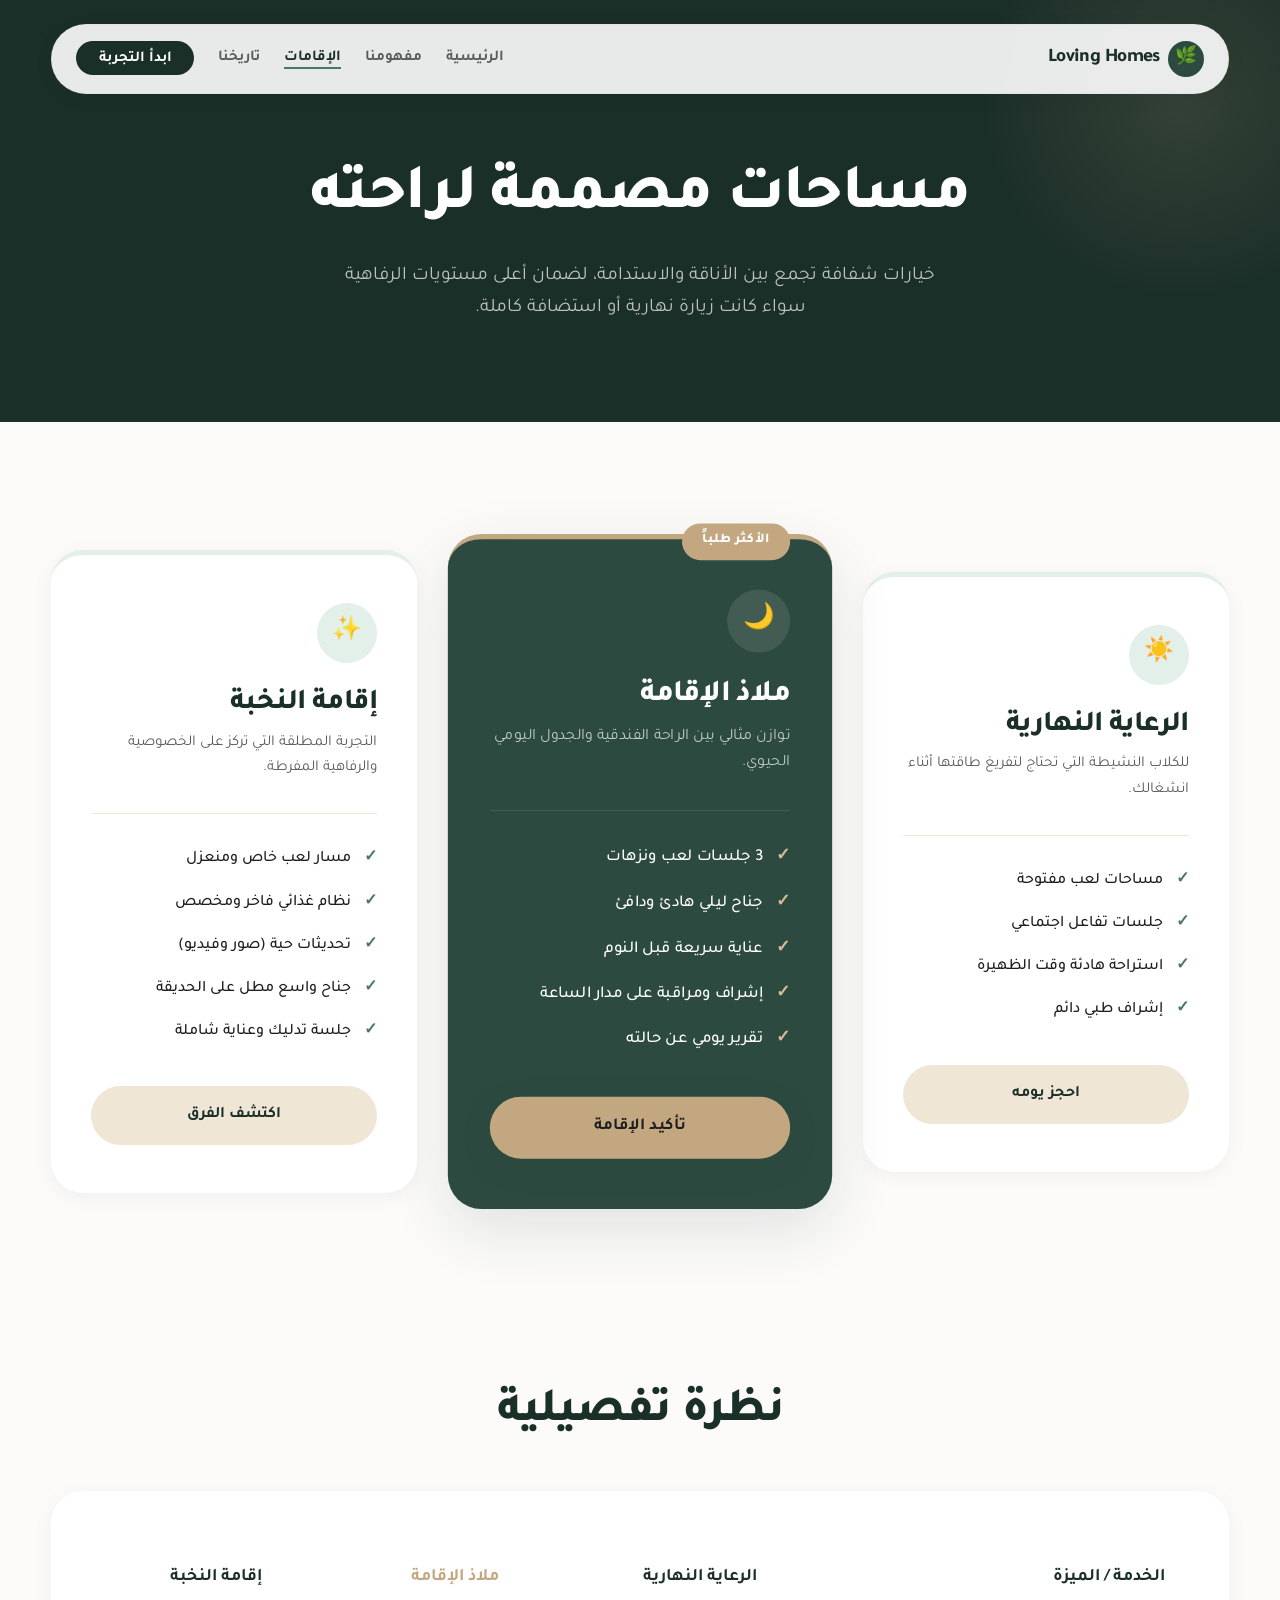
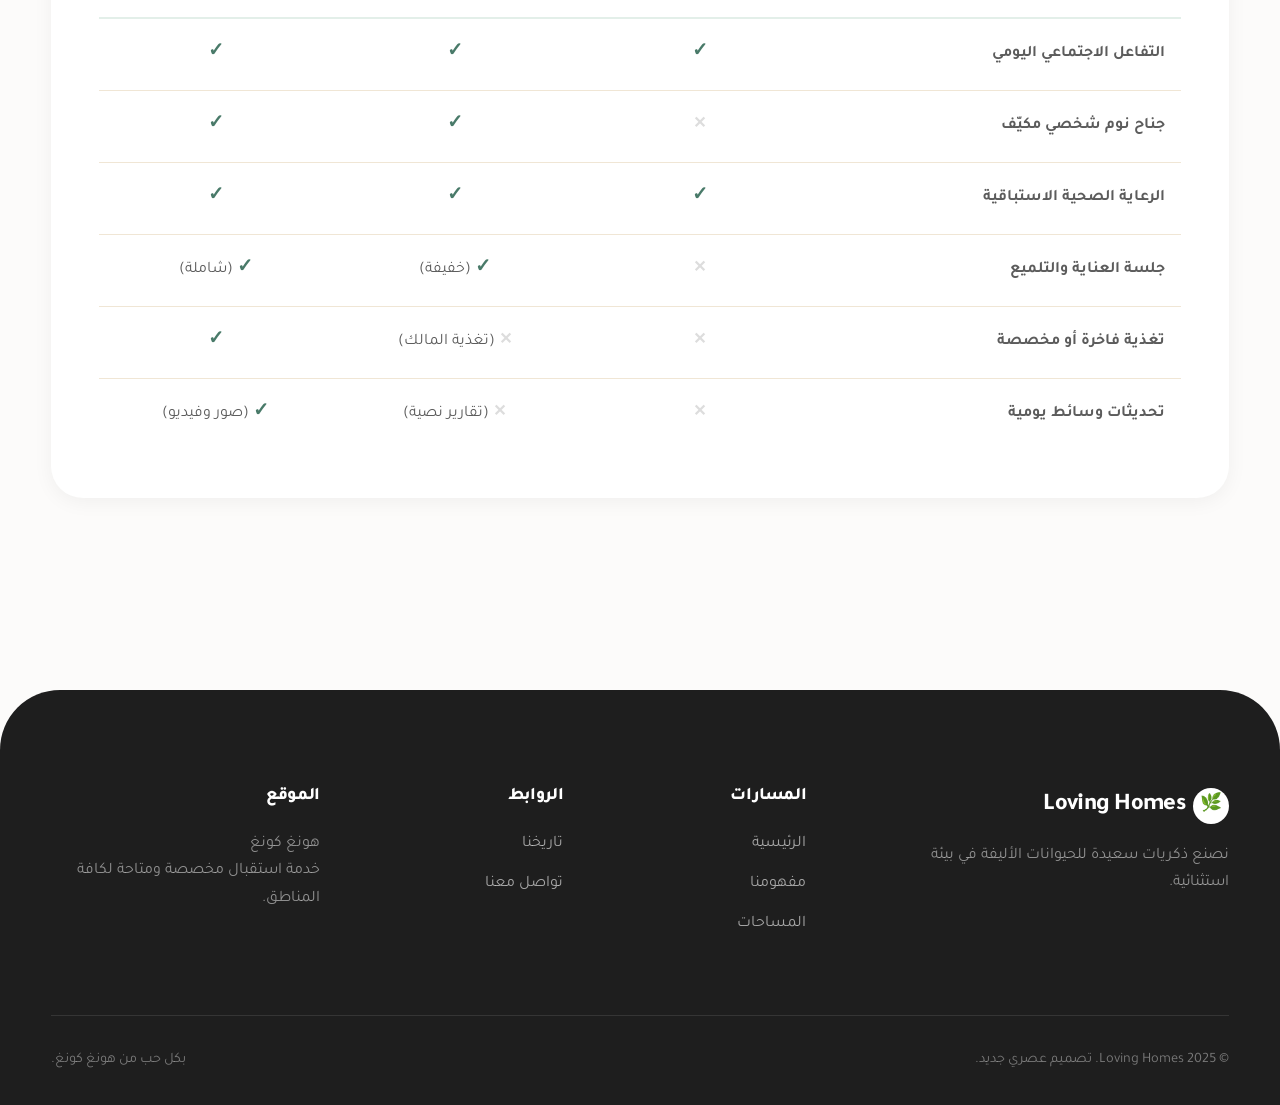
==== packages.html @ 4c96bedb "Add files via upload" ====
<!DOCTYPE html>
<html lang="ar" dir="rtl">

<head>
  <meta charset="UTF-8" />
  <meta name="viewport" content="width=device-width, initial-scale=1.0" />
  <meta name="description"
    content="باقات Loving Homes المتطورة: النهار، الإقامة، والنخبة لإقامة فندقية فاخرة للكلاب في هونغ كونغ." />
  <title>خارطة الإقامات | Loving Homes – هونغ كونغ</title>
  <link rel="stylesheet" href="styles.css" />
  <style>
    .page-header-v4 {
      background: var(--sage-900);
      color: var(--white);
      padding: 10rem 0 6rem;
      text-align: center;
      position: relative;
      overflow: hidden;
    }
    .page-header-v4::before {
      content: '';
      position: absolute;
      top: -100px; right: -100px;
      width: 400px; height: 400px;
      background: radial-gradient(circle, rgba(194,167,128,0.15) 0%, transparent 70%);
      border-radius: 50%;
    }
    .page-header-v4 h1 { font-size: clamp(2.5rem, 5vw, 4rem); margin-bottom: 1.5rem; }
    .page-header-v4 p { color: rgba(255,255,255,0.7); font-size: 1.2rem; max-width: 600px; margin: 0 auto; }
    
    .pricing-sect { padding: 8rem 0; }
    .pricing-grid {
      display: grid;
      grid-template-columns: repeat(auto-fit, minmax(320px, 1fr));
      gap: 2.5rem;
      align-items: center;
    }
    .price-card {
      background: var(--white);
      border-radius: var(--radius-lg);
      padding: 3rem 2.5rem;
      box-shadow: var(--shadow-sm);
      transition: var(--transition);
      position: relative;
      border-top: 5px solid var(--sage-100);
    }
    .price-card:hover { transform: translateY(-10px); box-shadow: var(--shadow-md); border-color: var(--sage-400); }
    .price-card.featured {
      background: var(--sage-800);
      color: var(--white);
      transform: scale(1.05);
      border-color: var(--sand-500);
      box-shadow: var(--shadow-lg);
    }
    .price-card.featured:hover { transform: scale(1.05) translateY(-10px); }
    
    .pc-badge {
      position: absolute;
      top: -15px; right: 2.5rem;
      background: var(--sand-500);
      color: var(--white);
      padding: 0.4rem 1.2rem;
      border-radius: var(--radius-xl);
      font-size: 0.8rem;
      font-weight: 800;
      letter-spacing: 0.05em;
    }
    .pc-icon {
      width: 60px; height: 60px;
      background: var(--sage-100);
      color: var(--sage-800);
      border-radius: 50%;
      display: grid;
      place-items: center;
      font-size: 1.5rem;
      margin-bottom: 1.5rem;
    }
    .featured .pc-icon { background: rgba(255,255,255,0.1); color: var(--sand-400); }
    
    .pc-title { font-size: 1.8rem; color: var(--sage-900); margin-bottom: 0.5rem; }
    .featured .pc-title { color: var(--white); }
    .pc-desc { color: var(--text-mid); font-size: 0.95rem; margin-bottom: 2rem; border-bottom: 1px solid var(--sand-200); padding-bottom: 2rem; }
    .featured .pc-desc { color: rgba(255,255,255,0.7); border-color: rgba(255,255,255,0.1); }
    
    .pc-list { margin-bottom: 2.5rem; }
    .pc-list li {
      display: flex;
      align-items: center;
      gap: 0.8rem;
      margin-bottom: 1rem;
      color: var(--text-dark);
      font-weight: 500;
    }
    .featured .pc-list li { color: var(--white); }
    .pc-check { color: var(--sage-600); font-weight: 800; }
    .featured .pc-check { color: var(--sand-400); }
    
    .pc-btn { width: 100%; text-align: center; }
    
    .compare-sect { padding: 4rem 0 8rem; }
    .c-table-wrap {
      background: var(--white);
      border-radius: var(--radius-lg);
      padding: 3rem;
      box-shadow: var(--shadow-sm);
      overflow-x: auto;
    }
    .c-table { width: 100%; border-collapse: collapse; min-width: 700px; }
    .c-table th {
      text-align: right;
      padding: 1.5rem 1rem;
      color: var(--sage-900);
      font-size: 1.1rem;
      border-bottom: 2px solid var(--sage-100);
    }
    .c-table th.center { text-align: center; }
    .c-table td {
      padding: 1.2rem 1rem;
      border-bottom: 1px solid var(--sand-200);
      color: var(--text-mid);
    }
    .c-table td.center { text-align: center; }
    .c-table tr:last-child td { border-bottom: none; }
    .t-check { color: var(--sage-600); font-weight: 800; font-size: 1.2rem; }
    .t-times { color: #ddd; font-weight: 800; }
    .feature-name { color: var(--text-dark); font-weight: 600; }
    
  </style>
</head>

<body>

  <header class="site-header" role="banner">
    <div class="container">
      <div class="nav-wrapper">
        <a href="index.html" class="logo">
          <div class="logo-icon">🌿</div>
          <div class="logo-text">Loving Homes</div>
        </a>
        <ul class="nav-menu" id="navMenu">
          <li><a href="index.html">الرئيسية</a></li>
          <li><a href="services.html">مفهومنا</a></li>
          <li><a href="packages.html" class="active">الإقامات</a></li>
          <li><a href="story.html">تاريخنا</a></li>
          <li><a href="contact.html" class="nav-cta">ابدأ التجربة</a></li>
        </ul>
        <button class="nav-toggle" id="navToggle">
          <span></span><span></span><span></span>
        </button>
      </div>
    </div>
  </header>

  <main>
    <section class="page-header-v4">
      <div class="container">
        <h1>مساحات مصممة لراحته</h1>
        <p>خيارات شفافة تجمع بين الأناقة والاستدامة، لضمان أعلى مستويات الرفاهية سواء كانت زيارة نهارية أو استضافة كاملة.</p>
      </div>
    </section>

    <section class="pricing-sect">
      <div class="container">
        <div class="pricing-grid">
          
          <div class="price-card">
            <div class="pc-icon">☀️</div>
            <h3 class="pc-title">الرعاية النهارية</h3>
            <p class="pc-desc">للكلاب النشيطة التي تحتاج لتفريغ طاقتها أثناء انشغالك.</p>
            <ul class="pc-list">
              <li><span class="pc-check">✓</span> مساحات لعب مفتوحة</li>
              <li><span class="pc-check">✓</span> جلسات تفاعل اجتماعي</li>
              <li><span class="pc-check">✓</span> استراحة هادئة وقت الظهيرة</li>
              <li><span class="pc-check">✓</span> إشراف طبي دائم</li>
            </ul>
            <a href="contact.html" class="btn btn-secondary pc-btn">احجز يومه</a>
          </div>
          
          <div class="price-card featured">
            <span class="pc-badge">الأكثر طلباً</span>
            <div class="pc-icon">🌙</div>
            <h3 class="pc-title">ملاذ الإقامة</h3>
            <p class="pc-desc">توازن مثالي بين الراحة الفندقية والجدول اليومي الحيوي.</p>
            <ul class="pc-list">
              <li><span class="pc-check">✓</span> 3 جلسات لعب ونزهات</li>
              <li><span class="pc-check">✓</span> جناح ليلي هادئ ودافئ</li>
              <li><span class="pc-check">✓</span> عناية سريعة قبل النوم</li>
              <li><span class="pc-check">✓</span> إشراف ومراقبة على مدار الساعة</li>
              <li><span class="pc-check">✓</span> تقرير يومي عن حالته</li>
            </ul>
            <a href="contact.html" class="btn btn-primary pc-btn" style="background:var(--sand-500); color:var(--charcoal);">تأكيد الإقامة</a>
          </div>

          <div class="price-card">
            <div class="pc-icon">✨</div>
            <h3 class="pc-title">إقامة النخبة</h3>
            <p class="pc-desc">التجربة المطلقة التي تركز على الخصوصية والرفاهية المفرطة.</p>
            <ul class="pc-list">
              <li><span class="pc-check">✓</span> مسار لعب خاص ومنعزل</li>
              <li><span class="pc-check">✓</span> نظام غذائي فاخر ومخصص</li>
              <li><span class="pc-check">✓</span> تحديثات حية (صور وفيديو)</li>
              <li><span class="pc-check">✓</span> جناح واسع مطل على الحديقة</li>
              <li><span class="pc-check">✓</span> جلسة تدليك وعناية شاملة</li>
            </ul>
            <a href="contact.html" class="btn btn-secondary pc-btn">اكتشف الفرق</a>
          </div>

        </div>
      </div>
    </section>

    <section class="compare-sect">
      <div class="container">
        <div style="text-align: center; margin-bottom: 3rem;">
          <h2 style="color: var(--sage-900);">نظرة تفصيلية</h2>
        </div>
        <div class="c-table-wrap">
          <table class="c-table">
            <thead>
              <tr>
                <th>الخدمة / الميزة</th>
                <th class="center">الرعاية النهارية</th>
                <th class="center" style="color:var(--sand-500);">ملاذ الإقامة</th>
                <th class="center">إقامة النخبة</th>
              </tr>
            </thead>
            <tbody>
              <tr>
                <td class="feature-name">التفاعل الاجتماعي اليومي</td>
                <td class="center"><span class="t-check">✓</span></td>
                <td class="center"><span class="t-check">✓</span></td>
                <td class="center"><span class="t-check">✓</span></td>
              </tr>
              <tr>
                <td class="feature-name">جناح نوم شخصي مكيّف</td>
                <td class="center"><span class="t-times">✕</span></td>
                <td class="center"><span class="t-check">✓</span></td>
                <td class="center"><span class="t-check">✓</span></td>
              </tr>
              <tr>
                <td class="feature-name">الرعاية الصحية الاستباقية</td>
                <td class="center"><span class="t-check">✓</span></td>
                <td class="center"><span class="t-check">✓</span></td>
                <td class="center"><span class="t-check">✓</span></td>
              </tr>
              <tr>
                <td class="feature-name">جلسة العناية والتلميع</td>
                <td class="center"><span class="t-times">✕</span></td>
                <td class="center"><span class="t-check">✓</span> (خفيفة)</td>
                <td class="center"><span class="t-check">✓</span> (شاملة)</td>
              </tr>
              <tr>
                <td class="feature-name">تغذية فاخرة أو مخصصة</td>
                <td class="center"><span class="t-times">✕</span></td>
                <td class="center"><span class="t-times">✕</span> (تغذية المالك)</td>
                <td class="center"><span class="t-check">✓</span></td>
              </tr>
              <tr>
                <td class="feature-name">تحديثات وسائط يومية</td>
                <td class="center"><span class="t-times">✕</span></td>
                <td class="center"><span class="t-times">✕</span> (تقارير نصية)</td>
                <td class="center"><span class="t-check">✓</span> (صور وفيديو)</td>
              </tr>
            </tbody>
          </table>
        </div>
      </div>
    </section>
  </main>

  <footer class="footer-v4">
    <div class="container">
      <div class="footer-grid">
        <div class="footer-col footer-brand">
          <a href="#" class="logo">
            <div class="logo-icon" style="background:#fff; color:var(--charcoal);">🌿</div>
            <div class="logo-text" style="color:var(--white);">Loving Homes</div>
          </a>
          <p class="footer-p">نصنع ذكريات سعيدة للحيوانات الأليفة في بيئة استثنائية.</p>
        </div>
        <div class="footer-col">
          <h4>المسارات</h4>
          <ul class="footer-links">
            <li><a href="index.html">الرئيسية</a></li>
            <li><a href="services.html">مفهومنا</a></li>
            <li><a href="packages.html">المساحات</a></li>
          </ul>
        </div>
        <div class="footer-col">
          <h4>الروابط</h4>
          <ul class="footer-links">
            <li><a href="story.html">تاريخنا</a></li>
            <li><a href="contact.html">تواصل معنا</a></li>
          </ul>
        </div>
        <div class="footer-col">
          <h4>الموقع</h4>
          <p class="footer-p" style="margin-top:0;">هونغ كونغ<br/>خدمة استقبال مخصصة ومتاحة لكافة المناطق.</p>
        </div>
      </div>
      <div class="footer-bottom">
        <span>© 2025 Loving Homes. تصميم عصري جديد.</span>
        <span>بكل حب من هونغ كونغ.</span>
      </div>
    </div>
  </footer>

  <script>
    const navToggle = document.getElementById('navToggle');
    const navMenu = document.getElementById('navMenu');
    if (navToggle && navMenu) {
      navToggle.addEventListener('click', () => {
        navMenu.classList.toggle('active');
      });
    }
  </script>
</body>

</html>
---- styles.css ----
/* ==================================================
   LOVING HOMES – NEW DESIGN CONCEPT (V4)
   Modern, Airy & Dynamic Aesthetic
   Palette: Sage Green + Warm Sand + Charcoal
   ================================================== */

@import url('https://fonts.googleapis.com/css2?family=Outfit:wght@300;400;600;800&family=Tajawal:wght@300;400;500;700;800&display=swap');

/* ── Variables ───────────────────────────────────── */
:root {
  --sage-900: #1b2f29;
  --sage-800: #2c4a40;
  --sage-600: #497a69;
  --sage-400: #7eb3a0;
  --sage-100: #e3efe9;
  
  --sand-500: #c2a780;
  --sand-400: #d6bc94;
  --sand-200: #f0e6d5;
  --sand-50:  #fcfbfa;
  
  --charcoal: #1e1e1e;
  --white:    #ffffff;
  
  --text-dark: #1e1e1e;
  --text-mid:  #5c5c5c;
  --text-light:#8b8b8b;
  
  --shadow-sm: 0 4px 20px rgba(0,0,0,0.05);
  --shadow-md: 0 10px 40px rgba(27,47,41,0.08);
  --shadow-lg: 0 20px 60px rgba(27,47,41,0.12);
  
  --radius-sm: 8px;
  --radius-md: 16px;
  --radius-lg: 32px;
  --radius-xl: 100px;
  
  --transition: all 0.4s cubic-bezier(0.16, 1, 0.3, 1);
}

/* ── Reset & Base ────────────────────────────────── */
*, *::before, *::after { box-sizing: border-box; margin: 0; padding: 0; }
html { scroll-behavior: smooth; }
body {
  font-family: 'Tajawal', sans-serif;
  background: var(--sand-50);
  color: var(--text-dark);
  line-height: 1.7;
  direction: rtl;
  overflow-x: hidden;
}
img { max-width: 100%; height: auto; display: block; }
a { color: inherit; text-decoration: none; }
ul, ol { list-style: none; }
h1,h2,h3,h4,h5 {
  font-family: 'Tajawal', sans-serif;
  line-height: 1.2;
  font-weight: 800;
  letter-spacing: -0.02em;
}
h1 { font-size: clamp(2.8rem, 6vw, 4.5rem); }
h2 { font-size: clamp(2rem, 4vw, 3rem); }
h3 { font-size: 1.5rem; }
p  { color: var(--text-mid); }

/* ── Container ───────────────────────────────────── */
.container {
  width: min(1300px, 92%);
  margin-inline: auto;
}

/* ── Audio Player ────────────────────────────────── */
.audio-section {
  position: fixed;
  bottom: 2rem;
  left: 2rem;
  z-index: 9000;
  display: flex;
  align-items: center;
  gap: 0.8rem;
  background: rgba(255,255,255,0.9);
  backdrop-filter: blur(12px);
  border: 1px solid rgba(0,0,0,0.05);
  border-radius: var(--radius-xl);
  padding: 0.6rem 1.2rem 0.6rem 0.6rem;
  box-shadow: var(--shadow-md);
  transition: var(--transition);
}
.audio-section:hover { box-shadow: var(--shadow-lg); transform: translateY(-3px); }
.audio-btn {
  width: 40px; height: 40px;
  border: none;
  border-radius: 50%;
  background: var(--sage-800);
  color: var(--white);
  cursor: pointer;
  display: grid;
  place-items: center;
  transition: var(--transition);
}
.audio-btn:hover { background: var(--sage-600); transform: scale(1.1); }
.audio-btn svg { width: 14px; height: 14px; fill: var(--white); }
.audio-label { color: var(--sage-900); font-size: 0.8rem; font-weight: 700; white-space:nowrap; }
.audio-bars { display: flex; align-items: center; gap: 3px; height: 16px; }
.bar {
  width: 3px;
  background: var(--sage-400);
  border-radius: 2px;
  animation: wave 1.2s ease-in-out infinite;
}
.bar:nth-child(1) { animation-delay: 0s; height: 10px; }
.bar:nth-child(2) { animation-delay: 0.2s; height: 16px; }
.bar:nth-child(3) { animation-delay: 0.4s; height: 8px; }
.bar:nth-child(4) { animation-delay: 0.6s; height: 14px; }
.bar.paused { animation-play-state: paused; height: 8px; }

@keyframes wave {
  0%,100% { transform: scaleY(1); }
  50% { transform: scaleY(0.4); }
}

/* ── Navigation ──────────────────────────────────── */
.site-header {
  position: fixed;
  top: 1.5rem;
  left: 0; right: 0;
  z-index: 999;
  transition: var(--transition);
}
.nav-wrapper {
  background: rgba(255,255,255,0.9);
  backdrop-filter: blur(16px);
  border-radius: var(--radius-xl);
  padding: 0 1.5rem;
  box-shadow: var(--shadow-sm);
  border: 1px solid rgba(0,0,0,0.03);
  display: flex;
  align-items: center;
  justify-content: space-between;
  height: 70px;
}
.logo {
  display: flex;
  align-items: center;
  gap: 0.5rem;
}
.logo-icon {
  width: 36px; height: 36px;
  background: var(--sage-800);
  color: var(--white);
  border-radius: 50%;
  display: grid;
  place-items: center;
  font-size: 1.1rem;
}
.logo-text { font-size: 1.2rem; font-weight: 800; color: var(--sage-900); letter-spacing: -0.03em; }

.nav-menu {
  display: flex;
  align-items: center;
  gap: 1.5rem;
}
.nav-menu a {
  color: var(--text-mid);
  font-weight: 600;
  font-size: 0.95rem;
  transition: var(--transition);
  position: relative;
}
.nav-menu a::after {
  content: '';
  position: absolute;
  bottom: -4px; left: 0; right: 0;
  height: 2px;
  background: var(--sage-600);
  transform: scaleX(0);
  transition: transform 0.3s ease;
}
.nav-menu a:hover, .nav-menu a.active { color: var(--sage-900); }
.nav-menu a:hover::after, .nav-menu a.active::after { transform: scaleX(1); }

.nav-cta {
  background: var(--sage-900);
  color: var(--white) !important;
  padding: 0.6rem 1.4rem;
  border-radius: var(--radius-xl);
  font-weight: 700;
}
.nav-cta::after { display: none !important; }
.nav-cta:hover { background: var(--sage-600); transform: translateY(-2px); box-shadow: 0 4px 15px rgba(44,74,64,0.3); }

.nav-toggle {
  display: none;
  background: none;
  border: none;
  cursor: pointer;
  padding: 5px;
}
.nav-toggle span { display: block; width: 24px; height: 2px; background: var(--sage-900); margin: 5px 0; transition: 0.3s; }

/* ── Buttons ─────────────────────────────────────── */
.btn {
  display: inline-flex;
  align-items: center;
  justify-content: center;
  padding: 1rem 2.2rem;
  border-radius: var(--radius-xl);
  font-weight: 700;
  font-size: 1rem;
  cursor: pointer;
  border: none;
  transition: var(--transition);
}
.btn-primary {
  background: var(--sage-800);
  color: var(--white);
  box-shadow: 0 8px 24px rgba(44,74,64,0.25);
}
.btn-primary:hover { background: var(--sage-600); transform: translateY(-3px); box-shadow: 0 12px 30px rgba(44,74,64,0.35); }
.btn-secondary {
  background: var(--sand-200);
  color: var(--sage-900);
}
.btn-secondary:hover { background: var(--sand-400); transform: translateY(-3px); }

/* ── Hero Section (V4) ───────────────────────────── */
.hero-v4 {
  padding: 12rem 0 6rem;
  min-height: 100vh;
  display: flex;
  align-items: center;
  position: relative;
  overflow: hidden;
}
.hero-shape-1 {
  position: absolute;
  top: -10%; right: -5%;
  width: 600px; height: 600px;
  background: var(--sage-100);
  border-radius: 50%;
  filter: blur(80px);
  z-index: -1;
}
.hero-shape-2 {
  position: absolute;
  bottom: 10%; left: -10%;
  width: 500px; height: 500px;
  background: var(--sand-200);
  border-radius: 50%;
  filter: blur(80px);
  z-index: -1;
  opacity: 0.6;
}
.hero-grid {
  display: grid;
  grid-template-columns: 1fr 1fr;
  gap: 4rem;
  align-items: center;
}
.hero-text .badge {
  display: inline-block;
  background: rgba(44,74,64,0.1);
  color: var(--sage-800);
  padding: 0.5rem 1.2rem;
  border-radius: var(--radius-xl);
  font-weight: 700;
  font-size: 0.85rem;
  margin-bottom: 2rem;
}
.hero-text h1 { color: var(--sage-900); margin-bottom: 1.5rem; }
.hero-text h1 span { color: var(--sand-500); }
.hero-text p { font-size: 1.2rem; margin-bottom: 2.5rem; max-width: 540px; }
.hero-actions { display: flex; gap: 1rem; flex-wrap: wrap; }

.hero-images { position: relative; height: 600px; }
.img-main {
  width: 80%;
  height: 500px;
  object-fit: cover;
  border-radius: var(--radius-lg);
  position: absolute;
  top: 0; left: 0;
  box-shadow: var(--shadow-lg);
}
.img-float {
  width: 45%;
  height: 300px;
  object-fit: cover;
  border-radius: var(--radius-lg);
  position: absolute;
  bottom: 0; right: 0;
  border: 10px solid var(--sand-50);
  box-shadow: var(--shadow-md);
  transform: translateY(20px);
  transition: var(--transition);
}
.hero-images:hover .img-float { transform: translateY(0); }

/* ── Floating Stats ──────────────────────────────── */
.stats-bar {
  background: var(--white);
  padding: 2.5rem;
  border-radius: var(--radius-lg);
  box-shadow: var(--shadow-md);
  display: grid;
  grid-template-columns: repeat(3, 1fr);
  gap: 2rem;
  margin-top: -3rem;
  position: relative;
  z-index: 10;
}
.stat-block { text-align: center; border-left: 1px solid var(--sand-200); }
.stat-block:last-child { border-left: none; }
.stat-block h3 { font-size: 2.5rem; color: var(--sage-800); margin-bottom: 0.2rem; }
.stat-block p { font-size: 0.9rem; font-weight: 600; color: var(--text-mid); }

/* ── Philosophy Section ──────────────────────────── */
.philosophy { padding: 8rem 0; }
.section-header { text-align: center; margin-bottom: 4rem; max-width: 600px; margin-inline: auto; }
.section-header .tag { color: var(--sand-500); font-weight: 700; letter-spacing: 0.1em; display: block; margin-bottom: 1rem; }
.section-header h2 { color: var(--sage-900); }

.cards-wrapper {
  display: grid;
  grid-template-columns: repeat(auto-fit, minmax(300px, 1fr));
  gap: 2rem;
}
.phil-card {
  background: var(--white);
  padding: 3rem 2.5rem;
  border-radius: var(--radius-lg);
  box-shadow: var(--shadow-sm);
  transition: var(--transition);
  border-bottom: 4px solid transparent;
}
.phil-card:hover { transform: translateY(-10px); box-shadow: var(--shadow-md); border-color: var(--sage-400); }
.phil-icon {
  width: 70px; height: 70px;
  background: var(--sage-100);
  border-radius: 50%;
  display: grid;
  place-items: center;
  font-size: 1.8rem;
  margin-bottom: 2rem;
  color: var(--sage-800);
}
.phil-card h3 { color: var(--sage-900); margin-bottom: 1rem; }

/* ── Split Visual Section ────────────────────────── */
.split-visual { padding: 5rem 0; }
.split-grid {
  display: grid;
  grid-template-columns: 1fr 1fr;
  background: var(--sage-900);
  border-radius: var(--radius-lg);
  overflow: hidden;
}
.split-text { padding: 5rem 4rem; color: var(--white); display: flex; flex-direction: column; justify-content: center; }
.split-text h2 { margin-bottom: 1.5rem; }
.split-text p { color: rgba(255,255,255,0.7); font-size: 1.1rem; margin-bottom: 2.5rem; }
.split-img img { width: 100%; height: 100%; object-fit: cover; }

/* ── Modern Gallery ──────────────────────────────── */
.gallery-v4 { padding: 8rem 0; background: var(--white); }
.g-masonry {
  display: grid;
  grid-template-columns: repeat(3, 1fr);
  grid-auto-rows: 280px;
  gap: 1.5rem;
}
.g-item { border-radius: var(--radius-md); overflow: hidden; position: relative; }
.g-item img { width: 100%; height: 100%; object-fit: cover; transition: 0.6s ease; }
.g-item:hover img { transform: scale(1.05); filter: brightness(0.8); }
.g-label {
  position: absolute;
  bottom: 1.5rem; left: 1.5rem;
  background: var(--white);
  padding: 0.5rem 1.2rem;
  border-radius: var(--radius-xl);
  font-weight: 700;
  color: var(--sage-900);
  opacity: 0;
  transform: translateY(10px);
  transition: var(--transition);
}
.g-item:hover .g-label { opacity: 1; transform: translateY(0); }
.g-large { grid-column: span 2; grid-row: span 2; }
.g-tall { grid-row: span 2; }

/* ── Footer V4 ───────────────────────────────────── */
.footer-v4 {
  background: var(--charcoal);
  color: var(--white);
  padding: 6rem 0 2rem;
  border-top-left-radius: 60px;
  border-top-right-radius: 60px;
  margin-top: 4rem;
}
.footer-grid {
  display: grid;
  grid-template-columns: 2fr 1fr 1fr 1.5fr;
  gap: 4rem;
  margin-bottom: 4rem;
}
.footer-brand { margin-bottom: 1.5rem; }
.footer-brand .logo-text { color: var(--white); font-size: 1.5rem; }
.footer-p { color: rgba(255,255,255,0.5); margin-top: 1rem; max-width: 300px; }
.footer-col h4 { margin-bottom: 1.5rem; font-size: 1.1rem; }
.footer-links li { margin-bottom: 0.8rem; }
.footer-links a { color: rgba(255,255,255,0.6); transition: var(--transition); }
.footer-links a:hover { color: var(--sand-400); padding-right: 5px; }
.footer-bottom {
  border-top: 1px solid rgba(255,255,255,0.1);
  padding-top: 2rem;
  display: flex;
  justify-content: space-between;
  color: rgba(255,255,255,0.4);
  font-size: 0.9rem;
}

/* ── Additional Sections (Experience, Reviews, CTA) ── */
.experience-v4 { padding: 8rem 0; background: var(--sage-100); }
.exp-grid { display: grid; grid-template-columns: 1fr 1.2fr; gap: 4rem; align-items: center; }
.exp-text .tag { color: var(--sage-800); font-weight: 700; display: block; margin-bottom: 1rem; letter-spacing: 0.1em; }
.exp-text h2 { color: var(--sage-900); margin-bottom: 1.5rem; }
.exp-text p { font-size: 1.1rem; color: var(--text-mid); margin-bottom: 2.5rem; }
.stats-mini-grid { display: grid; grid-template-columns: 1fr 1fr; gap: 2rem; }
.s-box { background: var(--white); padding: 1.5rem; border-radius: var(--radius-md); box-shadow: var(--shadow-sm); }
.s-num { display: block; font-size: 2rem; font-weight: 800; color: var(--sage-800); margin-bottom: 0.5rem; }
.s-lbl { font-size: 0.9rem; font-weight: 600; color: var(--text-mid); line-height: 1.4; }
.exp-video { border-radius: var(--radius-lg); overflow: hidden; box-shadow: var(--shadow-lg); border: 8px solid var(--white); background: var(--white); }
.exp-video video { display: block; border-radius: calc(var(--radius-lg) - 8px); }

.reviews-v4 { padding: 8rem 0; background: var(--white); }
.reviews-v4 .section-header { text-align: center; margin-bottom: 5rem; }
.reviews-grid { display: grid; grid-template-columns: repeat(auto-fit, minmax(320px, 1fr)); gap: 2.5rem; }
.review-card { background: var(--sand-50); padding: 3rem 2.5rem; border-radius: var(--radius-lg); position: relative; border-bottom: 4px solid var(--sage-400); box-shadow: var(--shadow-sm); }
.r-quote { font-family: 'Times New Roman', serif; font-size: 5rem; color: var(--sand-200); position: absolute; top: -10px; right: 20px; line-height: 1; }
.review-card p { font-size: 1.05rem; color: var(--text-dark); margin-bottom: 2rem; position: relative; z-index: 1; font-weight: 500; }
.r-user { display: flex; align-items: center; gap: 1rem; }
.r-user img { width: 60px; height: 60px; border-radius: 50%; object-fit: cover; }
.r-user h4 { color: var(--sage-900); font-size: 1.1rem; margin-bottom: 0.2rem; }
.r-user span { color: var(--text-light); font-size: 0.85rem; }

.cta-v4 { padding: 6rem 0; }
.cta-inner { background: linear-gradient(135deg, var(--sage-900) 0%, var(--sage-800) 100%); color: var(--white); padding: 5rem 3rem; border-radius: var(--radius-xl); text-align: center; position: relative; overflow: hidden; box-shadow: var(--shadow-lg); }
.cta-inner::before { content: ''; position: absolute; width: 400px; height: 400px; background: radial-gradient(circle, rgba(194,167,128,0.2) 0%, transparent 70%); top: -100px; left: -100px; border-radius: 50%; pointer-events: none; }
.cta-inner h2 { margin-bottom: 1.5rem; font-size: 2.5rem; color: var(--white); position: relative; z-index: 1; }
.cta-inner p { font-size: 1.15rem; color: rgba(255,255,255,0.8); max-width: 600px; margin: 0 auto 2.5rem; position: relative; z-index: 1; }
.cta-actions { display: flex; gap: 1rem; justify-content: center; position: relative; z-index: 1; flex-wrap: wrap; }
.cta-actions .btn-primary { background: var(--sand-500); color: var(--charcoal); box-shadow: 0 8px 24px rgba(194,167,128,0.3); }
.cta-actions .btn-primary:hover { background: var(--sand-400); transform: translateY(-3px); }
.cta-actions .btn-secondary { background: rgba(255,255,255,0.1); color: var(--white); border: 1px solid rgba(255,255,255,0.2); }
.cta-actions .btn-secondary:hover { background: rgba(255,255,255,0.2); }

/* ── Responsive ──────────────────────────────────── */
@media (max-width: 1024px) {
  .hero-grid { grid-template-columns: 1fr; text-align: center; }
  .hero-text p { margin-inline: auto; }
  .hero-actions { justify-content: center; }
  .hero-images { height: 500px; margin-top: 3rem; }
  .img-main { width: 90%; left: 5%; }
  .stats-bar { grid-template-columns: 1fr; gap: 1rem; margin-top: 2rem; }
  .stat-block { border-left: none; border-bottom: 1px solid var(--sand-200); padding-bottom: 1rem; }
  .split-grid { grid-template-columns: 1fr; }
  .exp-grid { grid-template-columns: 1fr; }
  .footer-grid { grid-template-columns: 1fr 1fr; }
}
@media (max-width: 768px) {
  .nav-menu {
    position: absolute;
    top: 80px; left: 1rem; right: 1rem;
    background: var(--white);
    flex-direction: column;
    padding: 2rem;
    border-radius: var(--radius-md);
    box-shadow: var(--shadow-lg);
    display: none;
  }
  .nav-menu.active { display: flex; }
  .nav-toggle { display: block; }
  .g-masonry { grid-template-columns: 1fr 1fr; }
  .g-large { grid-column: span 2; }
  .footer-grid { grid-template-columns: 1fr; }
  .footer-bottom { flex-direction: column; text-align: center; gap: 1rem; }
  .cta-inner { padding: 4rem 1.5rem; }
  .cta-inner h2 { font-size: 2rem; }
}
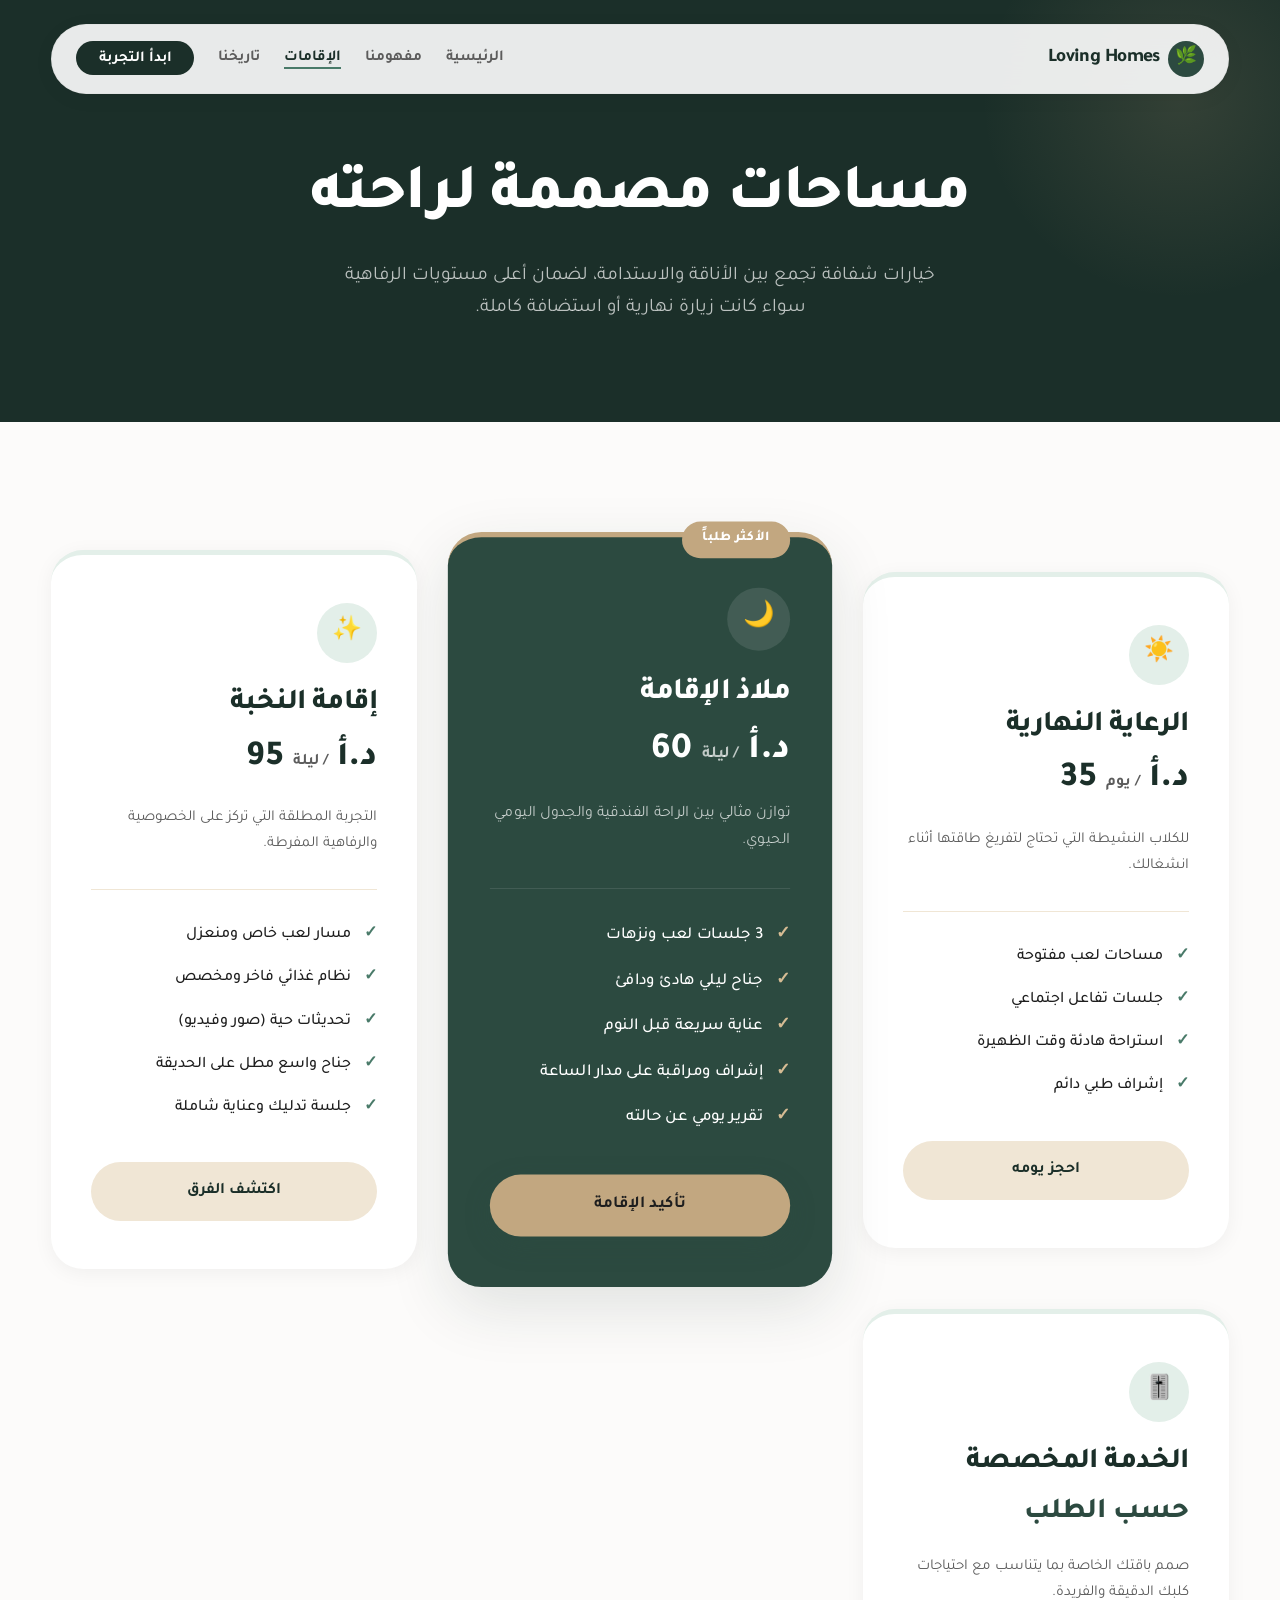
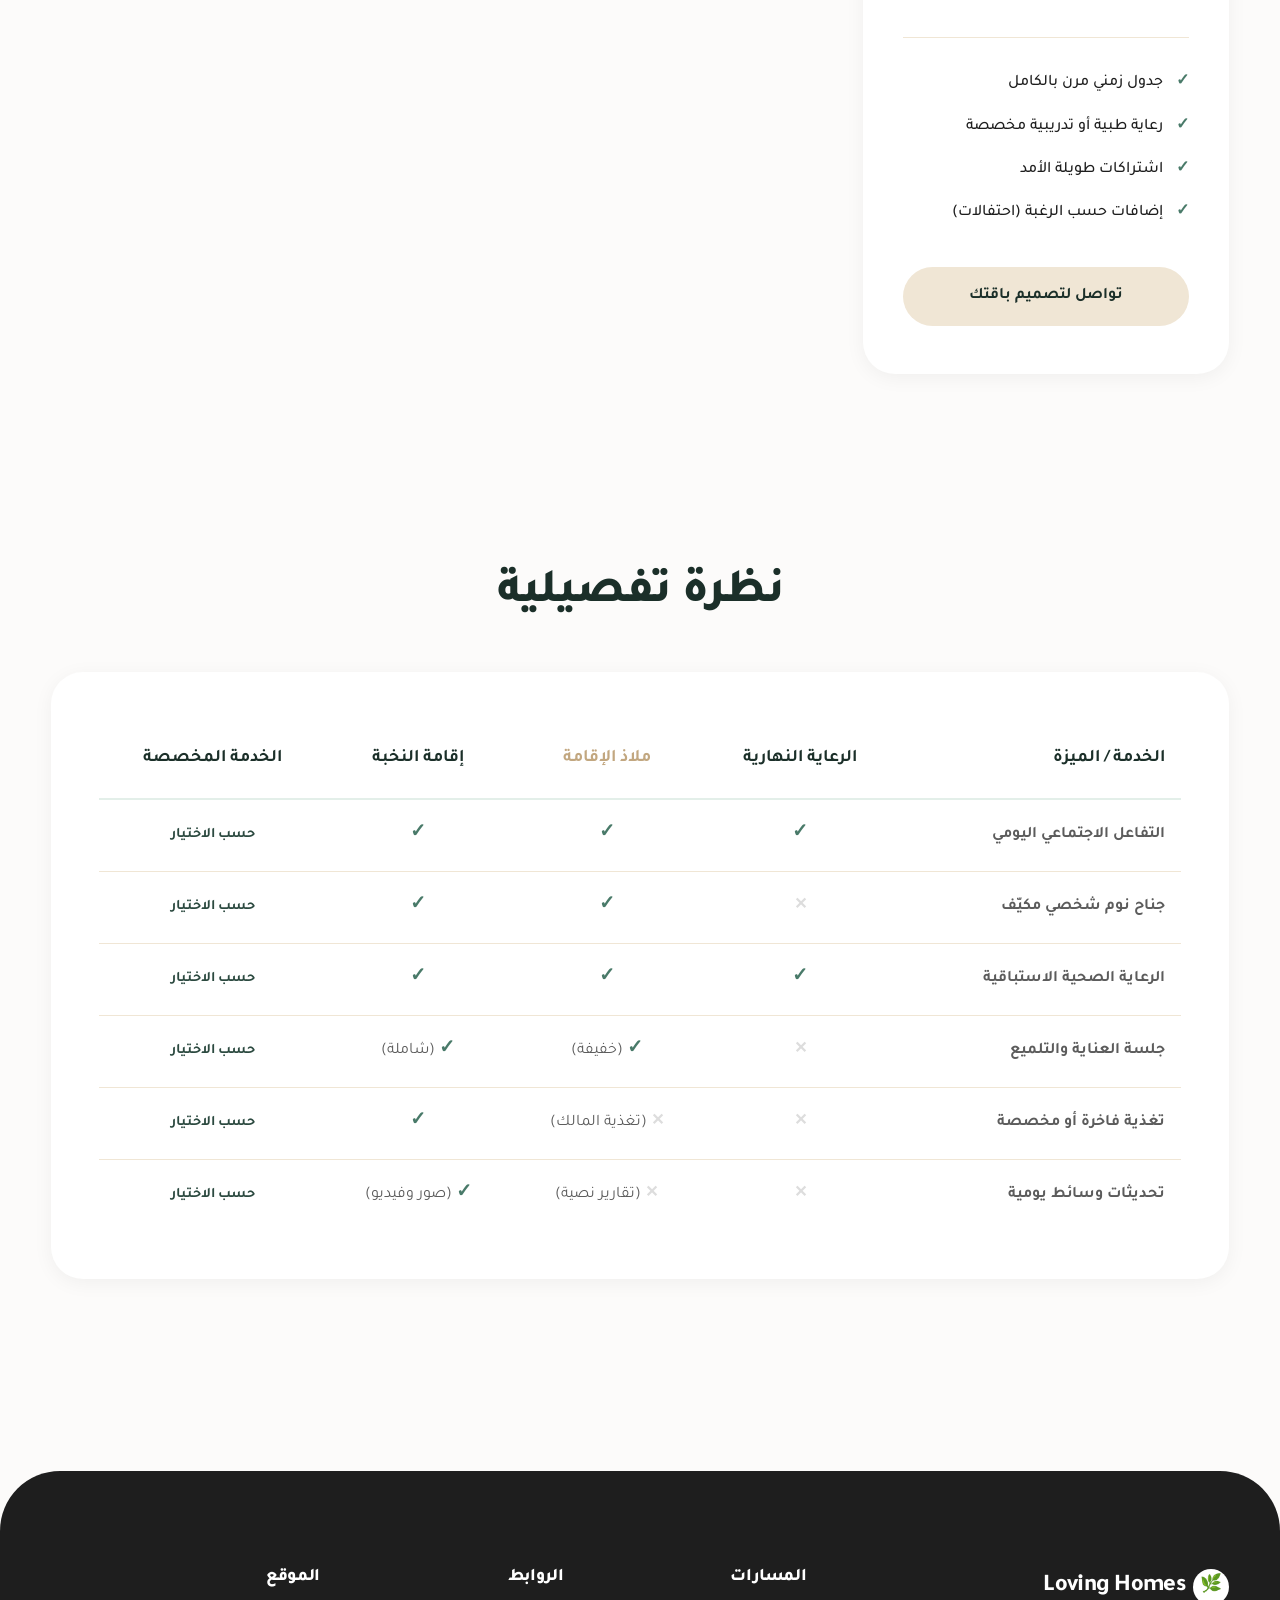
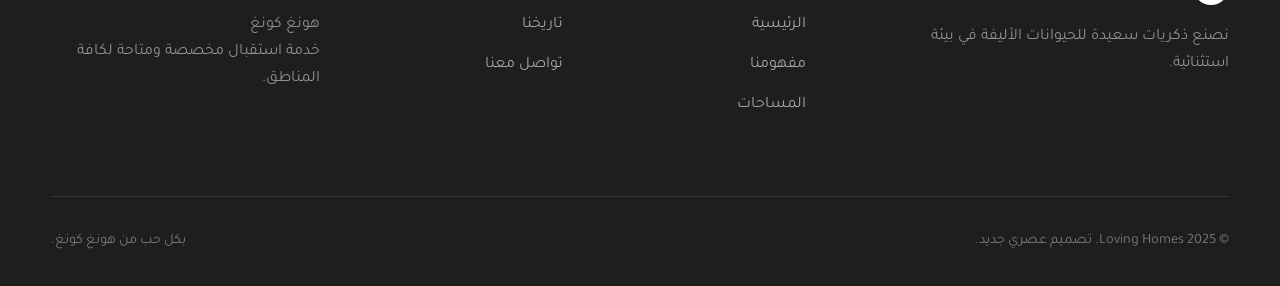
==== commit 3d264384: "Add files via upload" ====
--- a/packages.html
+++ b/packages.html
@@ -166,6 +166,7 @@
           <div class="price-card">
             <div class="pc-icon">☀️</div>
             <h3 class="pc-title">الرعاية النهارية</h3>
+            <div class="pc-price" style="font-size: 2.2rem; font-weight: 800; color: var(--sage-900); margin-bottom: 1rem; direction: ltr; display: inline-block;">35 د.أ <span style="font-size: 1rem; color: var(--text-mid); font-weight: 600;">/ يوم</span></div>
             <p class="pc-desc">للكلاب النشيطة التي تحتاج لتفريغ طاقتها أثناء انشغالك.</p>
             <ul class="pc-list">
               <li><span class="pc-check">✓</span> مساحات لعب مفتوحة</li>
@@ -180,6 +181,7 @@
             <span class="pc-badge">الأكثر طلباً</span>
             <div class="pc-icon">🌙</div>
             <h3 class="pc-title">ملاذ الإقامة</h3>
+            <div class="pc-price" style="font-size: 2.2rem; font-weight: 800; color: var(--white); margin-bottom: 1rem; direction: ltr; display: inline-block;">60 د.أ <span style="font-size: 1rem; color: rgba(255,255,255,0.7); font-weight: 600;">/ ليلة</span></div>
             <p class="pc-desc">توازن مثالي بين الراحة الفندقية والجدول اليومي الحيوي.</p>
             <ul class="pc-list">
               <li><span class="pc-check">✓</span> 3 جلسات لعب ونزهات</li>
@@ -194,6 +196,7 @@
           <div class="price-card">
             <div class="pc-icon">✨</div>
             <h3 class="pc-title">إقامة النخبة</h3>
+            <div class="pc-price" style="font-size: 2.2rem; font-weight: 800; color: var(--sage-900); margin-bottom: 1rem; direction: ltr; display: inline-block;">95 د.أ <span style="font-size: 1rem; color: var(--text-mid); font-weight: 600;">/ ليلة</span></div>
             <p class="pc-desc">التجربة المطلقة التي تركز على الخصوصية والرفاهية المفرطة.</p>
             <ul class="pc-list">
               <li><span class="pc-check">✓</span> مسار لعب خاص ومنعزل</li>
@@ -205,6 +208,20 @@
             <a href="contact.html" class="btn btn-secondary pc-btn">اكتشف الفرق</a>
           </div>
 
+          <div class="price-card">
+            <div class="pc-icon">🎚️</div>
+            <h3 class="pc-title">الخدمة المخصصة</h3>
+            <div class="pc-price" style="font-size: 1.8rem; font-weight: 800; color: var(--sage-800); margin-bottom: 1rem;">حسب الطلب</div>
+            <p class="pc-desc">صمم باقتك الخاصة بما يتناسب مع احتياجات كلبك الدقيقة والفريدة.</p>
+            <ul class="pc-list">
+              <li><span class="pc-check">✓</span> جدول زمني مرن بالكامل</li>
+              <li><span class="pc-check">✓</span> رعاية طبية أو تدريبية مخصصة</li>
+              <li><span class="pc-check">✓</span> اشتراكات طويلة الأمد</li>
+              <li><span class="pc-check">✓</span> إضافات حسب الرغبة (احتفالات)</li>
+            </ul>
+            <a href="contact.html" class="btn btn-secondary pc-btn">تواصل لتصميم باقتك</a>
+          </div>
+
         </div>
       </div>
     </section>
@@ -222,6 +239,7 @@
                 <th class="center">الرعاية النهارية</th>
                 <th class="center" style="color:var(--sand-500);">ملاذ الإقامة</th>
                 <th class="center">إقامة النخبة</th>
+                <th class="center">الخدمة المخصصة</th>
               </tr>
             </thead>
             <tbody>
@@ -230,36 +248,42 @@
                 <td class="center"><span class="t-check">✓</span></td>
                 <td class="center"><span class="t-check">✓</span></td>
                 <td class="center"><span class="t-check">✓</span></td>
+                <td class="center" style="color:var(--sage-800); font-weight:600; font-size:0.9rem;">حسب الاختيار</td>
               </tr>
               <tr>
                 <td class="feature-name">جناح نوم شخصي مكيّف</td>
                 <td class="center"><span class="t-times">✕</span></td>
                 <td class="center"><span class="t-check">✓</span></td>
                 <td class="center"><span class="t-check">✓</span></td>
+                <td class="center" style="color:var(--sage-800); font-weight:600; font-size:0.9rem;">حسب الاختيار</td>
               </tr>
               <tr>
                 <td class="feature-name">الرعاية الصحية الاستباقية</td>
                 <td class="center"><span class="t-check">✓</span></td>
                 <td class="center"><span class="t-check">✓</span></td>
                 <td class="center"><span class="t-check">✓</span></td>
+                <td class="center" style="color:var(--sage-800); font-weight:600; font-size:0.9rem;">حسب الاختيار</td>
               </tr>
               <tr>
                 <td class="feature-name">جلسة العناية والتلميع</td>
                 <td class="center"><span class="t-times">✕</span></td>
                 <td class="center"><span class="t-check">✓</span> (خفيفة)</td>
                 <td class="center"><span class="t-check">✓</span> (شاملة)</td>
+                <td class="center" style="color:var(--sage-800); font-weight:600; font-size:0.9rem;">حسب الاختيار</td>
               </tr>
               <tr>
                 <td class="feature-name">تغذية فاخرة أو مخصصة</td>
                 <td class="center"><span class="t-times">✕</span></td>
                 <td class="center"><span class="t-times">✕</span> (تغذية المالك)</td>
                 <td class="center"><span class="t-check">✓</span></td>
+                <td class="center" style="color:var(--sage-800); font-weight:600; font-size:0.9rem;">حسب الاختيار</td>
               </tr>
               <tr>
                 <td class="feature-name">تحديثات وسائط يومية</td>
                 <td class="center"><span class="t-times">✕</span></td>
                 <td class="center"><span class="t-times">✕</span> (تقارير نصية)</td>
                 <td class="center"><span class="t-check">✓</span> (صور وفيديو)</td>
+                <td class="center" style="color:var(--sage-800); font-weight:600; font-size:0.9rem;">حسب الاختيار</td>
               </tr>
             </tbody>
           </table>
--- a/styles.css
+++ b/styles.css
@@ -1,488 +1,490 @@
-/* ==================================================
-   LOVING HOMES – NEW DESIGN CONCEPT (V4)
-   Modern, Airy & Dynamic Aesthetic
-   Palette: Sage Green + Warm Sand + Charcoal
-   ================================================== */
-
-@import url('https://fonts.googleapis.com/css2?family=Outfit:wght@300;400;600;800&family=Tajawal:wght@300;400;500;700;800&display=swap');
-
-/* ── Variables ───────────────────────────────────── */
-:root {
-  --sage-900: #1b2f29;
-  --sage-800: #2c4a40;
-  --sage-600: #497a69;
-  --sage-400: #7eb3a0;
-  --sage-100: #e3efe9;
-  
-  --sand-500: #c2a780;
-  --sand-400: #d6bc94;
-  --sand-200: #f0e6d5;
-  --sand-50:  #fcfbfa;
-  
-  --charcoal: #1e1e1e;
-  --white:    #ffffff;
-  
-  --text-dark: #1e1e1e;
-  --text-mid:  #5c5c5c;
-  --text-light:#8b8b8b;
-  
-  --shadow-sm: 0 4px 20px rgba(0,0,0,0.05);
-  --shadow-md: 0 10px 40px rgba(27,47,41,0.08);
-  --shadow-lg: 0 20px 60px rgba(27,47,41,0.12);
-  
-  --radius-sm: 8px;
-  --radius-md: 16px;
-  --radius-lg: 32px;
-  --radius-xl: 100px;
-  
-  --transition: all 0.4s cubic-bezier(0.16, 1, 0.3, 1);
-}
-
-/* ── Reset & Base ────────────────────────────────── */
-*, *::before, *::after { box-sizing: border-box; margin: 0; padding: 0; }
-html { scroll-behavior: smooth; }
-body {
-  font-family: 'Tajawal', sans-serif;
-  background: var(--sand-50);
-  color: var(--text-dark);
-  line-height: 1.7;
-  direction: rtl;
-  overflow-x: hidden;
-}
-img { max-width: 100%; height: auto; display: block; }
-a { color: inherit; text-decoration: none; }
-ul, ol { list-style: none; }
-h1,h2,h3,h4,h5 {
-  font-family: 'Tajawal', sans-serif;
-  line-height: 1.2;
-  font-weight: 800;
-  letter-spacing: -0.02em;
-}
-h1 { font-size: clamp(2.8rem, 6vw, 4.5rem); }
-h2 { font-size: clamp(2rem, 4vw, 3rem); }
-h3 { font-size: 1.5rem; }
-p  { color: var(--text-mid); }
-
-/* ── Container ───────────────────────────────────── */
-.container {
-  width: min(1300px, 92%);
-  margin-inline: auto;
-}
-
-/* ── Audio Player ────────────────────────────────── */
-.audio-section {
-  position: fixed;
-  bottom: 2rem;
-  left: 2rem;
-  z-index: 9000;
-  display: flex;
-  align-items: center;
-  gap: 0.8rem;
-  background: rgba(255,255,255,0.9);
-  backdrop-filter: blur(12px);
-  border: 1px solid rgba(0,0,0,0.05);
-  border-radius: var(--radius-xl);
-  padding: 0.6rem 1.2rem 0.6rem 0.6rem;
-  box-shadow: var(--shadow-md);
-  transition: var(--transition);
-}
-.audio-section:hover { box-shadow: var(--shadow-lg); transform: translateY(-3px); }
-.audio-btn {
-  width: 40px; height: 40px;
-  border: none;
-  border-radius: 50%;
-  background: var(--sage-800);
-  color: var(--white);
-  cursor: pointer;
-  display: grid;
-  place-items: center;
-  transition: var(--transition);
-}
-.audio-btn:hover { background: var(--sage-600); transform: scale(1.1); }
-.audio-btn svg { width: 14px; height: 14px; fill: var(--white); }
-.audio-label { color: var(--sage-900); font-size: 0.8rem; font-weight: 700; white-space:nowrap; }
-.audio-bars { display: flex; align-items: center; gap: 3px; height: 16px; }
-.bar {
-  width: 3px;
-  background: var(--sage-400);
-  border-radius: 2px;
-  animation: wave 1.2s ease-in-out infinite;
-}
-.bar:nth-child(1) { animation-delay: 0s; height: 10px; }
-.bar:nth-child(2) { animation-delay: 0.2s; height: 16px; }
-.bar:nth-child(3) { animation-delay: 0.4s; height: 8px; }
-.bar:nth-child(4) { animation-delay: 0.6s; height: 14px; }
-.bar.paused { animation-play-state: paused; height: 8px; }
-
-@keyframes wave {
-  0%,100% { transform: scaleY(1); }
-  50% { transform: scaleY(0.4); }
-}
-
-/* ── Navigation ──────────────────────────────────── */
-.site-header {
-  position: fixed;
-  top: 1.5rem;
-  left: 0; right: 0;
-  z-index: 999;
-  transition: var(--transition);
-}
-.nav-wrapper {
-  background: rgba(255,255,255,0.9);
-  backdrop-filter: blur(16px);
-  border-radius: var(--radius-xl);
-  padding: 0 1.5rem;
-  box-shadow: var(--shadow-sm);
-  border: 1px solid rgba(0,0,0,0.03);
-  display: flex;
-  align-items: center;
-  justify-content: space-between;
-  height: 70px;
-}
-.logo {
-  display: flex;
-  align-items: center;
-  gap: 0.5rem;
-}
-.logo-icon {
-  width: 36px; height: 36px;
-  background: var(--sage-800);
-  color: var(--white);
-  border-radius: 50%;
-  display: grid;
-  place-items: center;
-  font-size: 1.1rem;
-}
-.logo-text { font-size: 1.2rem; font-weight: 800; color: var(--sage-900); letter-spacing: -0.03em; }
-
-.nav-menu {
-  display: flex;
-  align-items: center;
-  gap: 1.5rem;
-}
-.nav-menu a {
-  color: var(--text-mid);
-  font-weight: 600;
-  font-size: 0.95rem;
-  transition: var(--transition);
-  position: relative;
-}
-.nav-menu a::after {
-  content: '';
-  position: absolute;
-  bottom: -4px; left: 0; right: 0;
-  height: 2px;
-  background: var(--sage-600);
-  transform: scaleX(0);
-  transition: transform 0.3s ease;
-}
-.nav-menu a:hover, .nav-menu a.active { color: var(--sage-900); }
-.nav-menu a:hover::after, .nav-menu a.active::after { transform: scaleX(1); }
-
-.nav-cta {
-  background: var(--sage-900);
-  color: var(--white) !important;
-  padding: 0.6rem 1.4rem;
-  border-radius: var(--radius-xl);
-  font-weight: 700;
-}
-.nav-cta::after { display: none !important; }
-.nav-cta:hover { background: var(--sage-600); transform: translateY(-2px); box-shadow: 0 4px 15px rgba(44,74,64,0.3); }
-
-.nav-toggle {
-  display: none;
-  background: none;
-  border: none;
-  cursor: pointer;
-  padding: 5px;
-}
-.nav-toggle span { display: block; width: 24px; height: 2px; background: var(--sage-900); margin: 5px 0; transition: 0.3s; }
-
-/* ── Buttons ─────────────────────────────────────── */
-.btn {
-  display: inline-flex;
-  align-items: center;
-  justify-content: center;
-  padding: 1rem 2.2rem;
-  border-radius: var(--radius-xl);
-  font-weight: 700;
-  font-size: 1rem;
-  cursor: pointer;
-  border: none;
-  transition: var(--transition);
-}
-.btn-primary {
-  background: var(--sage-800);
-  color: var(--white);
-  box-shadow: 0 8px 24px rgba(44,74,64,0.25);
-}
-.btn-primary:hover { background: var(--sage-600); transform: translateY(-3px); box-shadow: 0 12px 30px rgba(44,74,64,0.35); }
-.btn-secondary {
-  background: var(--sand-200);
-  color: var(--sage-900);
-}
-.btn-secondary:hover { background: var(--sand-400); transform: translateY(-3px); }
-
-/* ── Hero Section (V4) ───────────────────────────── */
-.hero-v4 {
-  padding: 12rem 0 6rem;
-  min-height: 100vh;
-  display: flex;
-  align-items: center;
-  position: relative;
-  overflow: hidden;
-}
-.hero-shape-1 {
-  position: absolute;
-  top: -10%; right: -5%;
-  width: 600px; height: 600px;
-  background: var(--sage-100);
-  border-radius: 50%;
-  filter: blur(80px);
-  z-index: -1;
-}
-.hero-shape-2 {
-  position: absolute;
-  bottom: 10%; left: -10%;
-  width: 500px; height: 500px;
-  background: var(--sand-200);
-  border-radius: 50%;
-  filter: blur(80px);
-  z-index: -1;
-  opacity: 0.6;
-}
-.hero-grid {
-  display: grid;
-  grid-template-columns: 1fr 1fr;
-  gap: 4rem;
-  align-items: center;
-}
-.hero-text .badge {
-  display: inline-block;
-  background: rgba(44,74,64,0.1);
-  color: var(--sage-800);
-  padding: 0.5rem 1.2rem;
-  border-radius: var(--radius-xl);
-  font-weight: 700;
-  font-size: 0.85rem;
-  margin-bottom: 2rem;
-}
-.hero-text h1 { color: var(--sage-900); margin-bottom: 1.5rem; }
-.hero-text h1 span { color: var(--sand-500); }
-.hero-text p { font-size: 1.2rem; margin-bottom: 2.5rem; max-width: 540px; }
-.hero-actions { display: flex; gap: 1rem; flex-wrap: wrap; }
-
-.hero-images { position: relative; height: 600px; }
-.img-main {
-  width: 80%;
-  height: 500px;
-  object-fit: cover;
-  border-radius: var(--radius-lg);
-  position: absolute;
-  top: 0; left: 0;
-  box-shadow: var(--shadow-lg);
-}
-.img-float {
-  width: 45%;
-  height: 300px;
-  object-fit: cover;
-  border-radius: var(--radius-lg);
-  position: absolute;
-  bottom: 0; right: 0;
-  border: 10px solid var(--sand-50);
-  box-shadow: var(--shadow-md);
-  transform: translateY(20px);
-  transition: var(--transition);
-}
-.hero-images:hover .img-float { transform: translateY(0); }
-
-/* ── Floating Stats ──────────────────────────────── */
-.stats-bar {
-  background: var(--white);
-  padding: 2.5rem;
-  border-radius: var(--radius-lg);
-  box-shadow: var(--shadow-md);
-  display: grid;
-  grid-template-columns: repeat(3, 1fr);
-  gap: 2rem;
-  margin-top: -3rem;
-  position: relative;
-  z-index: 10;
-}
-.stat-block { text-align: center; border-left: 1px solid var(--sand-200); }
-.stat-block:last-child { border-left: none; }
-.stat-block h3 { font-size: 2.5rem; color: var(--sage-800); margin-bottom: 0.2rem; }
-.stat-block p { font-size: 0.9rem; font-weight: 600; color: var(--text-mid); }
-
-/* ── Philosophy Section ──────────────────────────── */
-.philosophy { padding: 8rem 0; }
-.section-header { text-align: center; margin-bottom: 4rem; max-width: 600px; margin-inline: auto; }
-.section-header .tag { color: var(--sand-500); font-weight: 700; letter-spacing: 0.1em; display: block; margin-bottom: 1rem; }
-.section-header h2 { color: var(--sage-900); }
-
-.cards-wrapper {
-  display: grid;
-  grid-template-columns: repeat(auto-fit, minmax(300px, 1fr));
-  gap: 2rem;
-}
-.phil-card {
-  background: var(--white);
-  padding: 3rem 2.5rem;
-  border-radius: var(--radius-lg);
-  box-shadow: var(--shadow-sm);
-  transition: var(--transition);
-  border-bottom: 4px solid transparent;
-}
-.phil-card:hover { transform: translateY(-10px); box-shadow: var(--shadow-md); border-color: var(--sage-400); }
-.phil-icon {
-  width: 70px; height: 70px;
-  background: var(--sage-100);
-  border-radius: 50%;
-  display: grid;
-  place-items: center;
-  font-size: 1.8rem;
-  margin-bottom: 2rem;
-  color: var(--sage-800);
-}
-.phil-card h3 { color: var(--sage-900); margin-bottom: 1rem; }
-
-/* ── Split Visual Section ────────────────────────── */
-.split-visual { padding: 5rem 0; }
-.split-grid {
-  display: grid;
-  grid-template-columns: 1fr 1fr;
-  background: var(--sage-900);
-  border-radius: var(--radius-lg);
-  overflow: hidden;
-}
-.split-text { padding: 5rem 4rem; color: var(--white); display: flex; flex-direction: column; justify-content: center; }
-.split-text h2 { margin-bottom: 1.5rem; }
-.split-text p { color: rgba(255,255,255,0.7); font-size: 1.1rem; margin-bottom: 2.5rem; }
-.split-img img { width: 100%; height: 100%; object-fit: cover; }
-
-/* ── Modern Gallery ──────────────────────────────── */
-.gallery-v4 { padding: 8rem 0; background: var(--white); }
-.g-masonry {
-  display: grid;
-  grid-template-columns: repeat(3, 1fr);
-  grid-auto-rows: 280px;
-  gap: 1.5rem;
-}
-.g-item { border-radius: var(--radius-md); overflow: hidden; position: relative; }
-.g-item img { width: 100%; height: 100%; object-fit: cover; transition: 0.6s ease; }
-.g-item:hover img { transform: scale(1.05); filter: brightness(0.8); }
-.g-label {
-  position: absolute;
-  bottom: 1.5rem; left: 1.5rem;
-  background: var(--white);
-  padding: 0.5rem 1.2rem;
-  border-radius: var(--radius-xl);
-  font-weight: 700;
-  color: var(--sage-900);
-  opacity: 0;
-  transform: translateY(10px);
-  transition: var(--transition);
-}
-.g-item:hover .g-label { opacity: 1; transform: translateY(0); }
-.g-large { grid-column: span 2; grid-row: span 2; }
-.g-tall { grid-row: span 2; }
-
-/* ── Footer V4 ───────────────────────────────────── */
-.footer-v4 {
-  background: var(--charcoal);
-  color: var(--white);
-  padding: 6rem 0 2rem;
-  border-top-left-radius: 60px;
-  border-top-right-radius: 60px;
-  margin-top: 4rem;
-}
-.footer-grid {
-  display: grid;
-  grid-template-columns: 2fr 1fr 1fr 1.5fr;
-  gap: 4rem;
-  margin-bottom: 4rem;
-}
-.footer-brand { margin-bottom: 1.5rem; }
-.footer-brand .logo-text { color: var(--white); font-size: 1.5rem; }
-.footer-p { color: rgba(255,255,255,0.5); margin-top: 1rem; max-width: 300px; }
-.footer-col h4 { margin-bottom: 1.5rem; font-size: 1.1rem; }
-.footer-links li { margin-bottom: 0.8rem; }
-.footer-links a { color: rgba(255,255,255,0.6); transition: var(--transition); }
-.footer-links a:hover { color: var(--sand-400); padding-right: 5px; }
-.footer-bottom {
-  border-top: 1px solid rgba(255,255,255,0.1);
-  padding-top: 2rem;
-  display: flex;
-  justify-content: space-between;
-  color: rgba(255,255,255,0.4);
-  font-size: 0.9rem;
-}
-
-/* ── Additional Sections (Experience, Reviews, CTA) ── */
-.experience-v4 { padding: 8rem 0; background: var(--sage-100); }
-.exp-grid { display: grid; grid-template-columns: 1fr 1.2fr; gap: 4rem; align-items: center; }
-.exp-text .tag { color: var(--sage-800); font-weight: 700; display: block; margin-bottom: 1rem; letter-spacing: 0.1em; }
-.exp-text h2 { color: var(--sage-900); margin-bottom: 1.5rem; }
-.exp-text p { font-size: 1.1rem; color: var(--text-mid); margin-bottom: 2.5rem; }
-.stats-mini-grid { display: grid; grid-template-columns: 1fr 1fr; gap: 2rem; }
-.s-box { background: var(--white); padding: 1.5rem; border-radius: var(--radius-md); box-shadow: var(--shadow-sm); }
-.s-num { display: block; font-size: 2rem; font-weight: 800; color: var(--sage-800); margin-bottom: 0.5rem; }
-.s-lbl { font-size: 0.9rem; font-weight: 600; color: var(--text-mid); line-height: 1.4; }
-.exp-video { border-radius: var(--radius-lg); overflow: hidden; box-shadow: var(--shadow-lg); border: 8px solid var(--white); background: var(--white); }
-.exp-video video { display: block; border-radius: calc(var(--radius-lg) - 8px); }
-
-.reviews-v4 { padding: 8rem 0; background: var(--white); }
-.reviews-v4 .section-header { text-align: center; margin-bottom: 5rem; }
-.reviews-grid { display: grid; grid-template-columns: repeat(auto-fit, minmax(320px, 1fr)); gap: 2.5rem; }
-.review-card { background: var(--sand-50); padding: 3rem 2.5rem; border-radius: var(--radius-lg); position: relative; border-bottom: 4px solid var(--sage-400); box-shadow: var(--shadow-sm); }
-.r-quote { font-family: 'Times New Roman', serif; font-size: 5rem; color: var(--sand-200); position: absolute; top: -10px; right: 20px; line-height: 1; }
-.review-card p { font-size: 1.05rem; color: var(--text-dark); margin-bottom: 2rem; position: relative; z-index: 1; font-weight: 500; }
-.r-user { display: flex; align-items: center; gap: 1rem; }
-.r-user img { width: 60px; height: 60px; border-radius: 50%; object-fit: cover; }
-.r-user h4 { color: var(--sage-900); font-size: 1.1rem; margin-bottom: 0.2rem; }
-.r-user span { color: var(--text-light); font-size: 0.85rem; }
-
-.cta-v4 { padding: 6rem 0; }
-.cta-inner { background: linear-gradient(135deg, var(--sage-900) 0%, var(--sage-800) 100%); color: var(--white); padding: 5rem 3rem; border-radius: var(--radius-xl); text-align: center; position: relative; overflow: hidden; box-shadow: var(--shadow-lg); }
-.cta-inner::before { content: ''; position: absolute; width: 400px; height: 400px; background: radial-gradient(circle, rgba(194,167,128,0.2) 0%, transparent 70%); top: -100px; left: -100px; border-radius: 50%; pointer-events: none; }
-.cta-inner h2 { margin-bottom: 1.5rem; font-size: 2.5rem; color: var(--white); position: relative; z-index: 1; }
-.cta-inner p { font-size: 1.15rem; color: rgba(255,255,255,0.8); max-width: 600px; margin: 0 auto 2.5rem; position: relative; z-index: 1; }
-.cta-actions { display: flex; gap: 1rem; justify-content: center; position: relative; z-index: 1; flex-wrap: wrap; }
-.cta-actions .btn-primary { background: var(--sand-500); color: var(--charcoal); box-shadow: 0 8px 24px rgba(194,167,128,0.3); }
-.cta-actions .btn-primary:hover { background: var(--sand-400); transform: translateY(-3px); }
-.cta-actions .btn-secondary { background: rgba(255,255,255,0.1); color: var(--white); border: 1px solid rgba(255,255,255,0.2); }
-.cta-actions .btn-secondary:hover { background: rgba(255,255,255,0.2); }
-
-/* ── Responsive ──────────────────────────────────── */
-@media (max-width: 1024px) {
-  .hero-grid { grid-template-columns: 1fr; text-align: center; }
-  .hero-text p { margin-inline: auto; }
-  .hero-actions { justify-content: center; }
-  .hero-images { height: 500px; margin-top: 3rem; }
-  .img-main { width: 90%; left: 5%; }
-  .stats-bar { grid-template-columns: 1fr; gap: 1rem; margin-top: 2rem; }
-  .stat-block { border-left: none; border-bottom: 1px solid var(--sand-200); padding-bottom: 1rem; }
-  .split-grid { grid-template-columns: 1fr; }
-  .exp-grid { grid-template-columns: 1fr; }
-  .footer-grid { grid-template-columns: 1fr 1fr; }
-}
-@media (max-width: 768px) {
-  .nav-menu {
-    position: absolute;
-    top: 80px; left: 1rem; right: 1rem;
-    background: var(--white);
-    flex-direction: column;
-    padding: 2rem;
-    border-radius: var(--radius-md);
-    box-shadow: var(--shadow-lg);
-    display: none;
-  }
-  .nav-menu.active { display: flex; }
-  .nav-toggle { display: block; }
-  .g-masonry { grid-template-columns: 1fr 1fr; }
-  .g-large { grid-column: span 2; }
-  .footer-grid { grid-template-columns: 1fr; }
-  .footer-bottom { flex-direction: column; text-align: center; gap: 1rem; }
-  .cta-inner { padding: 4rem 1.5rem; }
-  .cta-inner h2 { font-size: 2rem; }
+/* ==================================================
+   LOVING HOMES – NEW DESIGN CONCEPT (V4)
+   Modern, Airy & Dynamic Aesthetic
+   Palette: Sage Green + Warm Sand + Charcoal
+   ================================================== */
+
+@import url('https://fonts.googleapis.com/css2?family=Outfit:wght@300;400;600;800&family=Tajawal:wght@300;400;500;700;800&display=swap');
+
+/* ── Variables ───────────────────────────────────── */
+:root {
+  --sage-900: #1b2f29;
+  --sage-800: #2c4a40;
+  --sage-600: #497a69;
+  --sage-400: #7eb3a0;
+  --sage-100: #e3efe9;
+  
+  --sand-500: #c2a780;
+  --sand-400: #d6bc94;
+  --sand-200: #f0e6d5;
+  --sand-50:  #fcfbfa;
+  
+  --charcoal: #1e1e1e;
+  --white:    #ffffff;
+  
+  --text-dark: #1e1e1e;
+  --text-mid:  #5c5c5c;
+  --text-light:#8b8b8b;
+  
+  --shadow-sm: 0 4px 20px rgba(0,0,0,0.05);
+  --shadow-md: 0 10px 40px rgba(27,47,41,0.08);
+  --shadow-lg: 0 20px 60px rgba(27,47,41,0.12);
+  
+  --radius-sm: 8px;
+  --radius-md: 16px;
+  --radius-lg: 32px;
+  --radius-xl: 100px;
+  
+  --transition: all 0.4s cubic-bezier(0.16, 1, 0.3, 1);
+}
+
+/* ── Reset & Base ────────────────────────────────── */
+*, *::before, *::after { box-sizing: border-box; margin: 0; padding: 0; }
+html { scroll-behavior: smooth; }
+body {
+  font-family: 'Tajawal', sans-serif;
+  background: var(--sand-50);
+  color: var(--text-dark);
+  line-height: 1.7;
+  direction: rtl;
+  overflow-x: hidden;
+  -webkit-user-select: none;
+  user-select: none;
+}
+img { max-width: 100%; height: auto; display: block; }
+a { color: inherit; text-decoration: none; }
+ul, ol { list-style: none; }
+h1,h2,h3,h4,h5 {
+  font-family: 'Tajawal', sans-serif;
+  line-height: 1.2;
+  font-weight: 800;
+  letter-spacing: -0.02em;
+}
+h1 { font-size: clamp(2.8rem, 6vw, 4.5rem); }
+h2 { font-size: clamp(2rem, 4vw, 3rem); }
+h3 { font-size: 1.5rem; }
+p  { color: var(--text-mid); }
+
+/* ── Container ───────────────────────────────────── */
+.container {
+  width: min(1300px, 92%);
+  margin-inline: auto;
+}
+
+/* ── Audio Player ────────────────────────────────── */
+.audio-section {
+  position: fixed;
+  bottom: 2rem;
+  left: 2rem;
+  z-index: 9000;
+  display: flex;
+  align-items: center;
+  gap: 0.8rem;
+  background: rgba(255,255,255,0.9);
+  backdrop-filter: blur(12px);
+  border: 1px solid rgba(0,0,0,0.05);
+  border-radius: var(--radius-xl);
+  padding: 0.6rem 1.2rem 0.6rem 0.6rem;
+  box-shadow: var(--shadow-md);
+  transition: var(--transition);
+}
+.audio-section:hover { box-shadow: var(--shadow-lg); transform: translateY(-3px); }
+.audio-btn {
+  width: 40px; height: 40px;
+  border: none;
+  border-radius: 50%;
+  background: var(--sage-800);
+  color: var(--white);
+  cursor: pointer;
+  display: grid;
+  place-items: center;
+  transition: var(--transition);
+}
+.audio-btn:hover { background: var(--sage-600); transform: scale(1.1); }
+.audio-btn svg { width: 14px; height: 14px; fill: var(--white); }
+.audio-label { color: var(--sage-900); font-size: 0.8rem; font-weight: 700; white-space:nowrap; }
+.audio-bars { display: flex; align-items: center; gap: 3px; height: 16px; }
+.bar {
+  width: 3px;
+  background: var(--sage-400);
+  border-radius: 2px;
+  animation: wave 1.2s ease-in-out infinite;
+}
+.bar:nth-child(1) { animation-delay: 0s; height: 10px; }
+.bar:nth-child(2) { animation-delay: 0.2s; height: 16px; }
+.bar:nth-child(3) { animation-delay: 0.4s; height: 8px; }
+.bar:nth-child(4) { animation-delay: 0.6s; height: 14px; }
+.bar.paused { animation-play-state: paused; height: 8px; }
+
+@keyframes wave {
+  0%,100% { transform: scaleY(1); }
+  50% { transform: scaleY(0.4); }
+}
+
+/* ── Navigation ──────────────────────────────────── */
+.site-header {
+  position: fixed;
+  top: 1.5rem;
+  left: 0; right: 0;
+  z-index: 999;
+  transition: var(--transition);
+}
+.nav-wrapper {
+  background: rgba(255,255,255,0.9);
+  backdrop-filter: blur(16px);
+  border-radius: var(--radius-xl);
+  padding: 0 1.5rem;
+  box-shadow: var(--shadow-sm);
+  border: 1px solid rgba(0,0,0,0.03);
+  display: flex;
+  align-items: center;
+  justify-content: space-between;
+  height: 70px;
+}
+.logo {
+  display: flex;
+  align-items: center;
+  gap: 0.5rem;
+}
+.logo-icon {
+  width: 36px; height: 36px;
+  background: var(--sage-800);
+  color: var(--white);
+  border-radius: 50%;
+  display: grid;
+  place-items: center;
+  font-size: 1.1rem;
+}
+.logo-text { font-size: 1.2rem; font-weight: 800; color: var(--sage-900); letter-spacing: -0.03em; }
+
+.nav-menu {
+  display: flex;
+  align-items: center;
+  gap: 1.5rem;
+}
+.nav-menu a {
+  color: var(--text-mid);
+  font-weight: 600;
+  font-size: 0.95rem;
+  transition: var(--transition);
+  position: relative;
+}
+.nav-menu a::after {
+  content: '';
+  position: absolute;
+  bottom: -4px; left: 0; right: 0;
+  height: 2px;
+  background: var(--sage-600);
+  transform: scaleX(0);
+  transition: transform 0.3s ease;
+}
+.nav-menu a:hover, .nav-menu a.active { color: var(--sage-900); }
+.nav-menu a:hover::after, .nav-menu a.active::after { transform: scaleX(1); }
+
+.nav-cta {
+  background: var(--sage-900);
+  color: var(--white) !important;
+  padding: 0.6rem 1.4rem;
+  border-radius: var(--radius-xl);
+  font-weight: 700;
+}
+.nav-cta::after { display: none !important; }
+.nav-cta:hover { background: var(--sage-600); transform: translateY(-2px); box-shadow: 0 4px 15px rgba(44,74,64,0.3); }
+
+.nav-toggle {
+  display: none;
+  background: none;
+  border: none;
+  cursor: pointer;
+  padding: 5px;
+}
+.nav-toggle span { display: block; width: 24px; height: 2px; background: var(--sage-900); margin: 5px 0; transition: 0.3s; }
+
+/* ── Buttons ─────────────────────────────────────── */
+.btn {
+  display: inline-flex;
+  align-items: center;
+  justify-content: center;
+  padding: 1rem 2.2rem;
+  border-radius: var(--radius-xl);
+  font-weight: 700;
+  font-size: 1rem;
+  cursor: pointer;
+  border: none;
+  transition: var(--transition);
+}
+.btn-primary {
+  background: var(--sage-800);
+  color: var(--white);
+  box-shadow: 0 8px 24px rgba(44,74,64,0.25);
+}
+.btn-primary:hover { background: var(--sage-600); transform: translateY(-3px); box-shadow: 0 12px 30px rgba(44,74,64,0.35); }
+.btn-secondary {
+  background: var(--sand-200);
+  color: var(--sage-900);
+}
+.btn-secondary:hover { background: var(--sand-400); transform: translateY(-3px); }
+
+/* ── Hero Section (V4) ───────────────────────────── */
+.hero-v4 {
+  padding: 12rem 0 6rem;
+  min-height: 100vh;
+  display: flex;
+  align-items: center;
+  position: relative;
+  overflow: hidden;
+}
+.hero-shape-1 {
+  position: absolute;
+  top: -10%; right: -5%;
+  width: 600px; height: 600px;
+  background: var(--sage-100);
+  border-radius: 50%;
+  filter: blur(80px);
+  z-index: -1;
+}
+.hero-shape-2 {
+  position: absolute;
+  bottom: 10%; left: -10%;
+  width: 500px; height: 500px;
+  background: var(--sand-200);
+  border-radius: 50%;
+  filter: blur(80px);
+  z-index: -1;
+  opacity: 0.6;
+}
+.hero-grid {
+  display: grid;
+  grid-template-columns: 1fr 1fr;
+  gap: 4rem;
+  align-items: center;
+}
+.hero-text .badge {
+  display: inline-block;
+  background: rgba(44,74,64,0.1);
+  color: var(--sage-800);
+  padding: 0.5rem 1.2rem;
+  border-radius: var(--radius-xl);
+  font-weight: 700;
+  font-size: 0.85rem;
+  margin-bottom: 2rem;
+}
+.hero-text h1 { color: var(--sage-900); margin-bottom: 1.5rem; }
+.hero-text h1 span { color: var(--sand-500); }
+.hero-text p { font-size: 1.2rem; margin-bottom: 2.5rem; max-width: 540px; }
+.hero-actions { display: flex; gap: 1rem; flex-wrap: wrap; }
+
+.hero-images { position: relative; height: 600px; }
+.img-main {
+  width: 80%;
+  height: 500px;
+  object-fit: cover;
+  border-radius: var(--radius-lg);
+  position: absolute;
+  top: 0; left: 0;
+  box-shadow: var(--shadow-lg);
+}
+.img-float {
+  width: 45%;
+  height: 300px;
+  object-fit: cover;
+  border-radius: var(--radius-lg);
+  position: absolute;
+  bottom: 0; right: 0;
+  border: 10px solid var(--sand-50);
+  box-shadow: var(--shadow-md);
+  transform: translateY(20px);
+  transition: var(--transition);
+}
+.hero-images:hover .img-float { transform: translateY(0); }
+
+/* ── Floating Stats ──────────────────────────────── */
+.stats-bar {
+  background: var(--white);
+  padding: 2.5rem;
+  border-radius: var(--radius-lg);
+  box-shadow: var(--shadow-md);
+  display: grid;
+  grid-template-columns: repeat(3, 1fr);
+  gap: 2rem;
+  margin-top: -3rem;
+  position: relative;
+  z-index: 10;
+}
+.stat-block { text-align: center; border-left: 1px solid var(--sand-200); }
+.stat-block:last-child { border-left: none; }
+.stat-block h3 { font-size: 2.5rem; color: var(--sage-800); margin-bottom: 0.2rem; }
+.stat-block p { font-size: 0.9rem; font-weight: 600; color: var(--text-mid); }
+
+/* ── Philosophy Section ──────────────────────────── */
+.philosophy { padding: 8rem 0; }
+.section-header { text-align: center; margin-bottom: 4rem; max-width: 600px; margin-inline: auto; }
+.section-header .tag { color: var(--sand-500); font-weight: 700; letter-spacing: 0.1em; display: block; margin-bottom: 1rem; }
+.section-header h2 { color: var(--sage-900); }
+
+.cards-wrapper {
+  display: grid;
+  grid-template-columns: repeat(auto-fit, minmax(300px, 1fr));
+  gap: 2rem;
+}
+.phil-card {
+  background: var(--white);
+  padding: 3rem 2.5rem;
+  border-radius: var(--radius-lg);
+  box-shadow: var(--shadow-sm);
+  transition: var(--transition);
+  border-bottom: 4px solid transparent;
+}
+.phil-card:hover { transform: translateY(-10px); box-shadow: var(--shadow-md); border-color: var(--sage-400); }
+.phil-icon {
+  width: 70px; height: 70px;
+  background: var(--sage-100);
+  border-radius: 50%;
+  display: grid;
+  place-items: center;
+  font-size: 1.8rem;
+  margin-bottom: 2rem;
+  color: var(--sage-800);
+}
+.phil-card h3 { color: var(--sage-900); margin-bottom: 1rem; }
+
+/* ── Split Visual Section ────────────────────────── */
+.split-visual { padding: 5rem 0; }
+.split-grid {
+  display: grid;
+  grid-template-columns: 1fr 1fr;
+  background: var(--sage-900);
+  border-radius: var(--radius-lg);
+  overflow: hidden;
+}
+.split-text { padding: 5rem 4rem; color: var(--white); display: flex; flex-direction: column; justify-content: center; }
+.split-text h2 { margin-bottom: 1.5rem; }
+.split-text p { color: rgba(255,255,255,0.7); font-size: 1.1rem; margin-bottom: 2.5rem; }
+.split-img img { width: 100%; height: 100%; object-fit: cover; }
+
+/* ── Modern Gallery ──────────────────────────────── */
+.gallery-v4 { padding: 8rem 0; background: var(--white); }
+.g-masonry {
+  display: grid;
+  grid-template-columns: repeat(3, 1fr);
+  grid-auto-rows: 280px;
+  gap: 1.5rem;
+}
+.g-item { border-radius: var(--radius-md); overflow: hidden; position: relative; }
+.g-item img { width: 100%; height: 100%; object-fit: cover; transition: 0.6s ease; }
+.g-item:hover img { transform: scale(1.05); filter: brightness(0.8); }
+.g-label {
+  position: absolute;
+  bottom: 1.5rem; left: 1.5rem;
+  background: var(--white);
+  padding: 0.5rem 1.2rem;
+  border-radius: var(--radius-xl);
+  font-weight: 700;
+  color: var(--sage-900);
+  opacity: 0;
+  transform: translateY(10px);
+  transition: var(--transition);
+}
+.g-item:hover .g-label { opacity: 1; transform: translateY(0); }
+.g-large { grid-column: span 2; grid-row: span 2; }
+.g-tall { grid-row: span 2; }
+
+/* ── Footer V4 ───────────────────────────────────── */
+.footer-v4 {
+  background: var(--charcoal);
+  color: var(--white);
+  padding: 6rem 0 2rem;
+  border-top-left-radius: 60px;
+  border-top-right-radius: 60px;
+  margin-top: 4rem;
+}
+.footer-grid {
+  display: grid;
+  grid-template-columns: 2fr 1fr 1fr 1.5fr;
+  gap: 4rem;
+  margin-bottom: 4rem;
+}
+.footer-brand { margin-bottom: 1.5rem; }
+.footer-brand .logo-text { color: var(--white); font-size: 1.5rem; }
+.footer-p { color: rgba(255,255,255,0.5); margin-top: 1rem; max-width: 300px; }
+.footer-col h4 { margin-bottom: 1.5rem; font-size: 1.1rem; }
+.footer-links li { margin-bottom: 0.8rem; }
+.footer-links a { color: rgba(255,255,255,0.6); transition: var(--transition); }
+.footer-links a:hover { color: var(--sand-400); padding-right: 5px; }
+.footer-bottom {
+  border-top: 1px solid rgba(255,255,255,0.1);
+  padding-top: 2rem;
+  display: flex;
+  justify-content: space-between;
+  color: rgba(255,255,255,0.4);
+  font-size: 0.9rem;
+}
+
+/* ── Additional Sections (Experience, Reviews, CTA) ── */
+.experience-v4 { padding: 8rem 0; background: var(--sage-100); }
+.exp-grid { display: grid; grid-template-columns: 1fr 1.2fr; gap: 4rem; align-items: center; }
+.exp-text .tag { color: var(--sage-800); font-weight: 700; display: block; margin-bottom: 1rem; letter-spacing: 0.1em; }
+.exp-text h2 { color: var(--sage-900); margin-bottom: 1.5rem; }
+.exp-text p { font-size: 1.1rem; color: var(--text-mid); margin-bottom: 2.5rem; }
+.stats-mini-grid { display: grid; grid-template-columns: 1fr 1fr; gap: 2rem; }
+.s-box { background: var(--white); padding: 1.5rem; border-radius: var(--radius-md); box-shadow: var(--shadow-sm); }
+.s-num { display: block; font-size: 2rem; font-weight: 800; color: var(--sage-800); margin-bottom: 0.5rem; }
+.s-lbl { font-size: 0.9rem; font-weight: 600; color: var(--text-mid); line-height: 1.4; }
+.exp-video { border-radius: var(--radius-lg); overflow: hidden; box-shadow: var(--shadow-lg); border: 8px solid var(--white); background: var(--white); }
+.exp-video video { display: block; border-radius: calc(var(--radius-lg) - 8px); }
+
+.reviews-v4 { padding: 8rem 0; background: var(--white); }
+.reviews-v4 .section-header { text-align: center; margin-bottom: 5rem; }
+.reviews-grid { display: grid; grid-template-columns: repeat(auto-fit, minmax(320px, 1fr)); gap: 2.5rem; }
+.review-card { background: var(--sand-50); padding: 3rem 2.5rem; border-radius: var(--radius-lg); position: relative; border-bottom: 4px solid var(--sage-400); box-shadow: var(--shadow-sm); }
+.r-quote { font-family: 'Times New Roman', serif; font-size: 5rem; color: var(--sand-200); position: absolute; top: -10px; right: 20px; line-height: 1; }
+.review-card p { font-size: 1.05rem; color: var(--text-dark); margin-bottom: 2rem; position: relative; z-index: 1; font-weight: 500; }
+.r-user { display: flex; align-items: center; gap: 1rem; }
+.r-user img { width: 60px; height: 60px; border-radius: 50%; object-fit: cover; }
+.r-user h4 { color: var(--sage-900); font-size: 1.1rem; margin-bottom: 0.2rem; }
+.r-user span { color: var(--text-light); font-size: 0.85rem; }
+
+.cta-v4 { padding: 6rem 0; }
+.cta-inner { background: linear-gradient(135deg, var(--sage-900) 0%, var(--sage-800) 100%); color: var(--white); padding: 5rem 3rem; border-radius: var(--radius-xl); text-align: center; position: relative; overflow: hidden; box-shadow: var(--shadow-lg); }
+.cta-inner::before { content: ''; position: absolute; width: 400px; height: 400px; background: radial-gradient(circle, rgba(194,167,128,0.2) 0%, transparent 70%); top: -100px; left: -100px; border-radius: 50%; pointer-events: none; }
+.cta-inner h2 { margin-bottom: 1.5rem; font-size: 2.5rem; color: var(--white); position: relative; z-index: 1; }
+.cta-inner p { font-size: 1.15rem; color: rgba(255,255,255,0.8); max-width: 600px; margin: 0 auto 2.5rem; position: relative; z-index: 1; }
+.cta-actions { display: flex; gap: 1rem; justify-content: center; position: relative; z-index: 1; flex-wrap: wrap; }
+.cta-actions .btn-primary { background: var(--sand-500); color: var(--charcoal); box-shadow: 0 8px 24px rgba(194,167,128,0.3); }
+.cta-actions .btn-primary:hover { background: var(--sand-400); transform: translateY(-3px); }
+.cta-actions .btn-secondary { background: rgba(255,255,255,0.1); color: var(--white); border: 1px solid rgba(255,255,255,0.2); }
+.cta-actions .btn-secondary:hover { background: rgba(255,255,255,0.2); }
+
+/* ── Responsive ──────────────────────────────────── */
+@media (max-width: 1024px) {
+  .hero-grid { grid-template-columns: 1fr; text-align: center; }
+  .hero-text p { margin-inline: auto; }
+  .hero-actions { justify-content: center; }
+  .hero-images { height: 500px; margin-top: 3rem; }
+  .img-main { width: 90%; left: 5%; }
+  .stats-bar { grid-template-columns: 1fr; gap: 1rem; margin-top: 2rem; }
+  .stat-block { border-left: none; border-bottom: 1px solid var(--sand-200); padding-bottom: 1rem; }
+  .split-grid { grid-template-columns: 1fr; }
+  .exp-grid { grid-template-columns: 1fr; }
+  .footer-grid { grid-template-columns: 1fr 1fr; }
+}
+@media (max-width: 768px) {
+  .nav-menu {
+    position: absolute;
+    top: 80px; left: 1rem; right: 1rem;
+    background: var(--white);
+    flex-direction: column;
+    padding: 2rem;
+    border-radius: var(--radius-md);
+    box-shadow: var(--shadow-lg);
+    display: none;
+  }
+  .nav-menu.active { display: flex; }
+  .nav-toggle { display: block; }
+  .g-masonry { grid-template-columns: 1fr 1fr; }
+  .g-large { grid-column: span 2; }
+  .footer-grid { grid-template-columns: 1fr; }
+  .footer-bottom { flex-direction: column; text-align: center; gap: 1rem; }
+  .cta-inner { padding: 4rem 1.5rem; }
+  .cta-inner h2 { font-size: 2rem; }
 }
